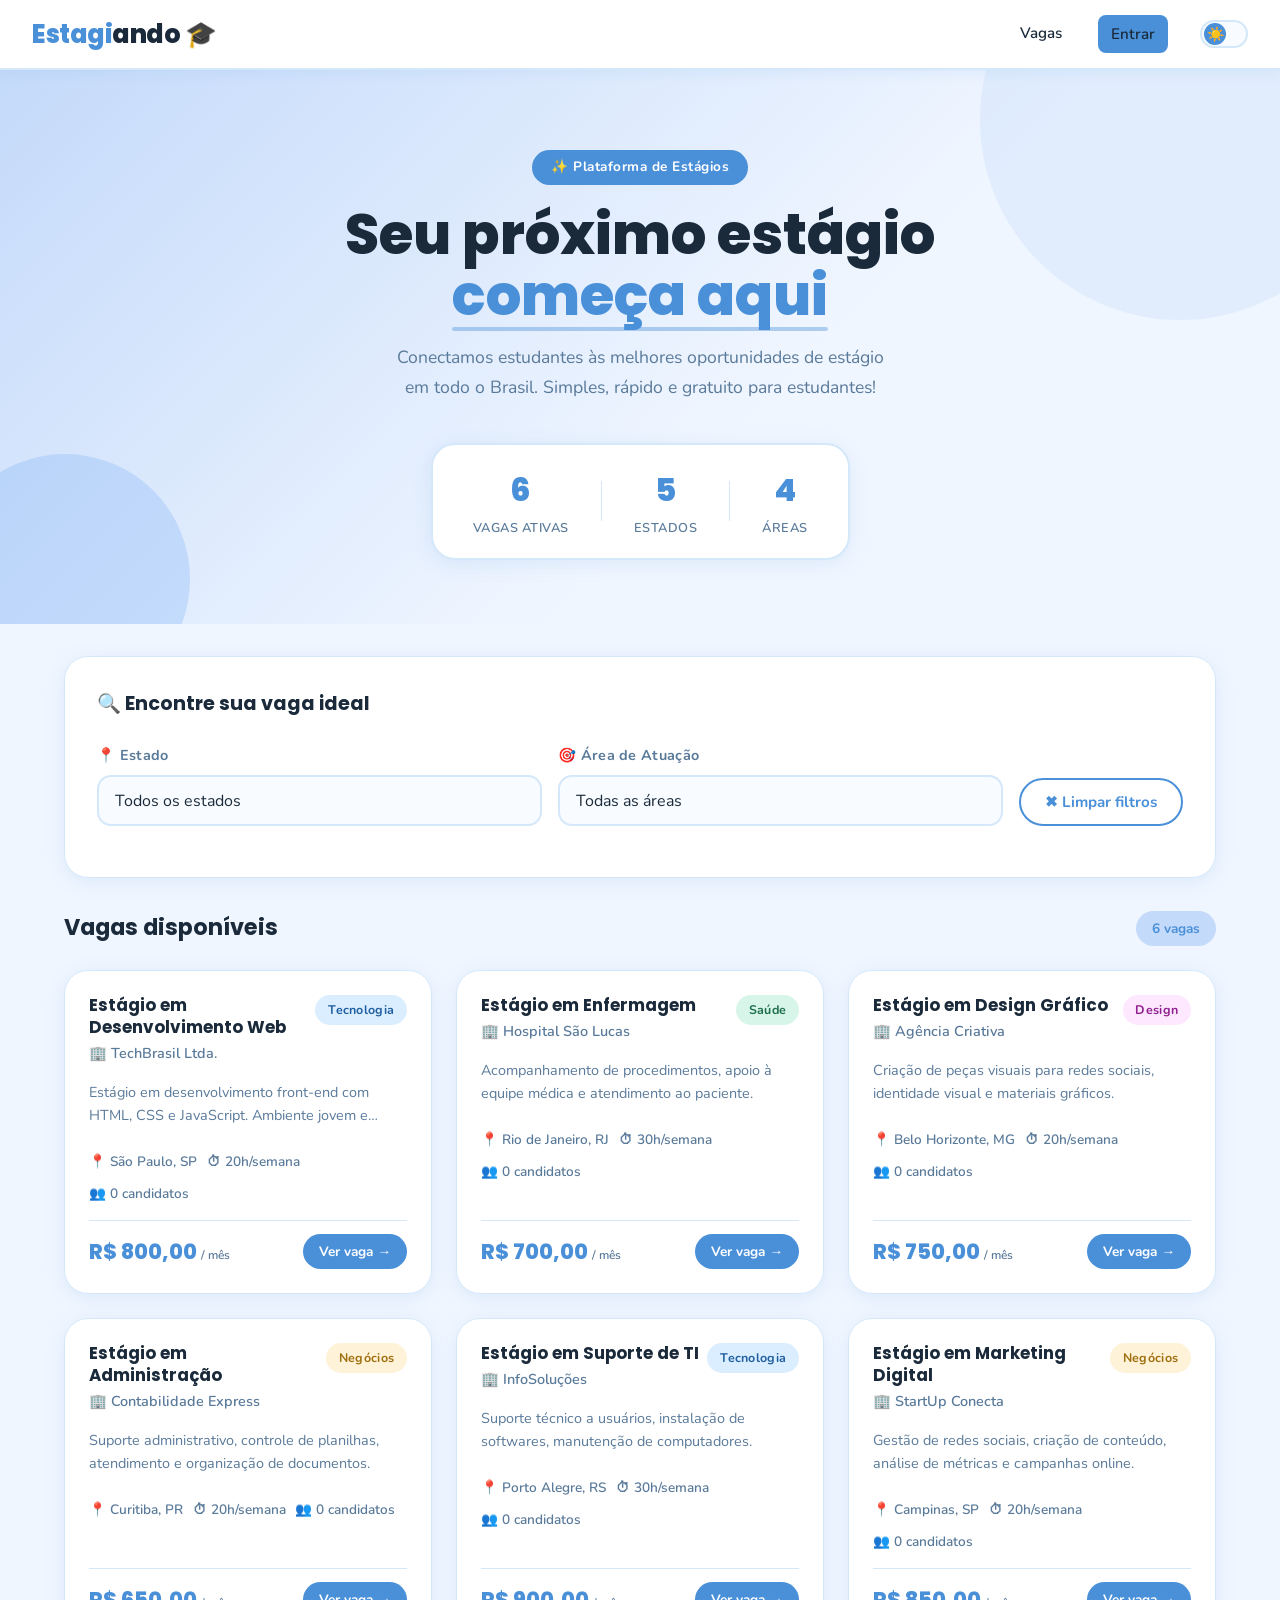
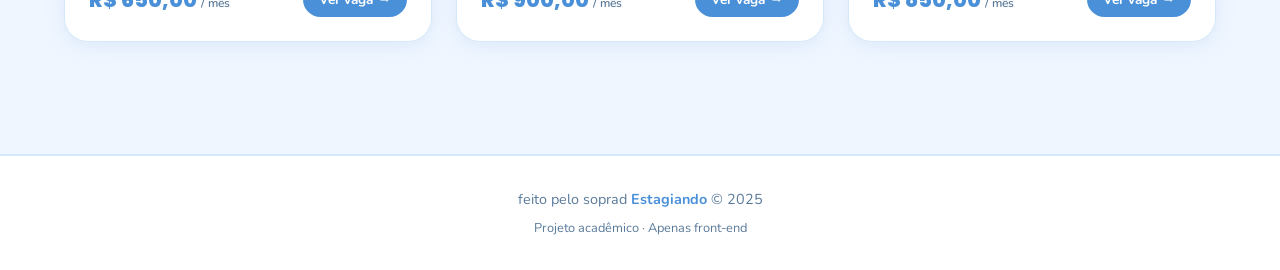
==== public/estagiando/index.html @ a0acad3d "Changes" ====
<!DOCTYPE html>
<!--
  ESTAGIANDO — Página Principal (index.html)
  Descrição: Exibe as vagas de estágio com filtros por estado e área.
  Arquivos usados: css/style.css, css/index.css, js/main.js, js/index.js
-->
<html lang="pt-BR">
<head>
  <meta charset="UTF-8" />
  <!-- Faz o site funcionar bem em celulares -->
  <meta name="viewport" content="width=device-width, initial-scale=1.0" />
  <title>Estagiando — Encontre seu Estágio</title>

  <!-- Ícone da aba do navegador (emoji como favicon) -->
  <link rel="icon" href="data:image/svg+xml,<svg xmlns='http://www.w3.org/2000/svg' viewBox='0 0 100 100'><text y='.9em' font-size='90'>🎓</text></svg>" />

  <!-- Folha de estilos global -->
  <link rel="stylesheet" href="css/style.css" />
  <!-- Folha de estilos específica desta página -->
  <link rel="stylesheet" href="css/index.css" />
</head>
<body>

  <!-- =====================================================
       NAVBAR — Barra de Navegação Superior
       ===================================================== -->
  <nav class="navbar">
  <a href="index.html" class="navbar-logo">
    Estagi<span>ando</span> 🎓
  </a>

  <div class="navbar-direita">
    <ul class="navbar-links">
      <li><a href="index.html">Vagas</a></li>

      <li id="link-dashboard" style="display:none">
        <a href="#" id="link-area-usuario">Minha Área</a>
      </li>

      <li id="link-login">
        <a href="pages/login.html" class="btn btn-primario btn-sm">Entrar</a>
      </li>

      <li id="link-sair" style="display:none">
        <a href="#" onclick="encerrarSessao()" class="btn btn-secundario btn-sm">Sair</a>
      </li>
    </ul>

    <!-- Botão de tema agora junto com os outros -->
    <button 
      class="btn-tema" 
      onclick="alternarTema()" 
      title="Alternar modo escuro" 
      aria-label="Alternar tema">
    </button>
  </div>
</nav>
  <!-- =====================================================
       HERO — Seção de Boas-Vindas
       ===================================================== -->
  <section class="hero">
    <div class="container">
      <div class="hero-conteudo animar-entrada">
        <span class="hero-badge">✨ Plataforma de Estágios</span>
        <h1 class="hero-titulo">
          Seu próximo estágio<br/>
          <span class="hero-destaque">começa aqui</span>
        </h1>
        <p class="hero-subtitulo">
          Conectamos estudantes às melhores oportunidades de estágio<br/>
          em todo o Brasil. Simples, rápido e gratuito para estudantes!
        </p>

        <!-- Números de destaque -->
        <div class="hero-stats">
          <div class="stat-item">
            <span class="stat-numero" id="total-vagas">0</span>
            <span class="stat-label">Vagas ativas</span>
          </div>
          <div class="stat-divisor"></div>
          <div class="stat-item">
            <span class="stat-numero">5</span>
            <span class="stat-label">Estados</span>
          </div>
          <div class="stat-divisor"></div>
          <div class="stat-item">
            <span class="stat-numero">4</span>
            <span class="stat-label">Áreas</span>
          </div>
        </div>
      </div>
    </div>

    <!-- Decoração de fundo (bolhas azuis) -->
    <div class="hero-blob hero-blob-1"></div>
    <div class="hero-blob hero-blob-2"></div>
  </section>

  <!-- =====================================================
       FILTROS — Busca por estado e área
       ===================================================== -->
  <section class="secao-filtros">
    <div class="container">
      <div class="filtros-card card animar-entrada">
        <h2 class="filtros-titulo">🔍 Encontre sua vaga ideal</h2>

        <div class="filtros-grid">

          <!-- Filtro por Estado -->
          <div class="form-grupo">
            <label class="form-label" for="filtro-estado">📍 Estado</label>
            <select class="form-select" id="filtro-estado" onchange="aplicarFiltros()">
              <option value="">Todos os estados</option>
              <option value="AC">AC — Acre</option>
              <option value="AL">AL — Alagoas</option>
              <option value="AP">AP — Amapá</option>
              <option value="AM">AM — Amazonas</option>
              <option value="BA">BA — Bahia</option>
              <option value="CE">CE — Ceará</option>
              <option value="DF">DF — Distrito Federal</option>
              <option value="ES">ES — Espírito Santo</option>
              <option value="GO">GO — Goiás</option>
              <option value="MA">MA — Maranhão</option>
              <option value="MT">MT — Mato Grosso</option>
              <option value="MS">MS — Mato Grosso do Sul</option>
              <option value="MG">MG — Minas Gerais</option>
              <option value="PA">PA — Pará</option>
              <option value="PB">PB — Paraíba</option>
              <option value="PR">PR — Paraná</option>
              <option value="PE">PE — Pernambuco</option>
              <option value="PI">PI — Piauí</option>
              <option value="RJ">RJ — Rio de Janeiro</option>
              <option value="RN">RN — Rio Grande do Norte</option>
              <option value="RS">RS — Rio Grande do Sul</option>
              <option value="RO">RO — Rondônia</option>
              <option value="RR">RR — Roraima</option>
              <option value="SC">SC — Santa Catarina</option>
              <option value="SP">SP — São Paulo</option>
              <option value="SE">SE — Sergipe</option>
              <option value="TO">TO — Tocantins</option>
            </select>
          </div>

          <!-- Filtro por Área -->
          <div class="form-grupo">
            <label class="form-label" for="filtro-area">🎯 Área de Atuação</label>
            <select class="form-select" id="filtro-area" onchange="aplicarFiltros()">
              <option value="">Todas as áreas</option>
              <option value="tecnologia">💻 Tecnologia</option>
              <option value="saude">🏥 Saúde</option>
              <option value="design">🎨 Design</option>
              <option value="negocios">💼 Negócios / Administração</option>
              <option value="outros">📚 Outros</option>
            </select>
          </div>

          <!-- Botão de limpar filtros -->
          <div class="form-grupo filtros-acao">
            <label class="form-label" style="opacity:0">ação</label>
            <button class="btn btn-secundario" onclick="limparFiltros()">
              ✖ Limpar filtros
            </button>
          </div>

        </div>
      </div>
    </div>
  </section>

  <!-- =====================================================
       LISTAGEM DE VAGAS
       ===================================================== -->
  <main class="secao-vagas">
    <div class="container">

      <!-- Cabeçalho da lista -->
      <div class="vagas-cabecalho">
        <h2 class="vagas-titulo">Vagas disponíveis</h2>
        <span class="vagas-contador" id="contador-vagas">Carregando...</span>
      </div>

      <!-- Grade de cards das vagas (preenchida pelo JS) -->
      <div class="vagas-grid" id="lista-vagas">
        <!-- Os cards são gerados dinamicamente pelo index.js -->
      </div>

      <!-- Mensagem exibida quando nenhuma vaga é encontrada -->
      <div class="vagas-vazio" id="vagas-vazio" style="display:none">
        <span class="vazio-emoji">😕</span>
        <h3>Nenhuma vaga encontrada</h3>
        <p>Tente outros filtros ou <a href="#" onclick="limparFiltros()">limpe os filtros</a>.</p>
      </div>

    </div>
  </main>

  <!-- =====================================================
       MODAL — Candidatura
       Aparece quando o estudante clica em "Candidatar-se"
       ===================================================== -->
  <div class="modal-overlay" id="modal-overlay" onclick="fecharModal()">
    <div class="modal" onclick="event.stopPropagation()">
      <button class="modal-fechar" onclick="fecharModal()">✕</button>

      <div id="modal-conteudo">
        <!-- Preenchido dinamicamente pelo JS -->
      </div>
    </div>
  </div>

  <!-- =====================================================
       RODAPÉ
       ===================================================== -->
  <footer>
    <p>feito pelo soprad <strong>Estagiando</strong> &copy; 2025</p>
    <p style="margin-top:0.4rem; font-size:0.8rem;">Projeto acadêmico · Apenas front-end</p>
  </footer>

  <!-- Scripts: carrega o JS principal e depois o da página -->
  <script src="js/main.js"></script>
  <script src="js/index.js"></script>
</body>
</html>
---- public/estagiando/css/style.css ----
/* ==========================================================
   ESTAGIANDO — Folha de Estilos Principal
   Arquivo: css/style.css
   Descrição: Define as variáveis de cor, tipografia, reset,
              componentes reutilizáveis e o modo escuro (dark mode).
   ========================================================== */

/* ----------------------------------------------------------
   1. IMPORTAÇÃO DE FONTES
   Usamos o Google Fonts para importar duas fontes:
   - "Nunito": moderna, arredondada e jovial (perfeita para estudantes)
   - "Poppins": clean e profissional para títulos
   ---------------------------------------------------------- */
@import url('https://fonts.googleapis.com/css2?family=Nunito:wght@400;500;600;700;800&family=Poppins:wght@600;700;800&display=swap');

/* ----------------------------------------------------------
   2. VARIÁVEIS CSS (Design Tokens)
   CSS Variables permitem mudar o tema inteiro trocando
   apenas estes valores. É a base do nosso dark mode!
   ---------------------------------------------------------- */
:root {
  /* — Paleta principal — */
  --cor-primaria:      #c4dafa;   /* Ciano/azul suave — cor da marca  */
  --cor-primaria-dark: #8ab8f5;   /* Versão mais escura da cor primária */
  --cor-acento:        #4a90d9;   /* Azul médio para botões e destaques  */
  --cor-acento-dark:   #2d6db5;   /* Azul escuro para hover de botões    */

  /* — Cores de fundo — */
  --fundo-pagina:      #f0f6ff;   /* Azul bem clarinho, não cansa a vista */
  --fundo-card:        #ffffff;   /* Branco para os cards                  */
  --fundo-navbar:      #ffffff;   /* Branco para a barra de navegação      */
  --fundo-input:       #f8fbff;   /* Fundo dos campos de formulário        */

  /* — Cores de texto — */
  --texto-principal:   #1a2a3a;   /* Quase preto, suave para leitura       */
  --texto-secundario:  #5a7a9a;   /* Cinza-azulado para subtítulos         */
  --texto-placeholder: #8aabb0;   /* Cor do placeholder dos inputs         */

  /* — Bordas e sombras — */
  --borda-cor:         #d4e8fa;   /* Bordas sutis em azul claro            */
  --sombra-card:       0 4px 20px rgba(74, 144, 217, 0.12);
  --sombra-hover:      0 8px 30px rgba(74, 144, 217, 0.25);

  /* — Tags de área — */
  --tag-tech:    #dbeeff;
  --tag-saude:   #d8f5e9;
  --tag-negocio: #fef3d8;
  --tag-design:  #fde8ff;
  --tag-outro:   #e8e8e8;

  /* — Tipografia — */
  --fonte-titulo: 'Poppins', sans-serif;
  --fonte-corpo:  'Nunito', sans-serif;

  /* — Bordas arredondadas — */
  --radius-sm:   8px;
  --radius-md:   14px;
  --radius-lg:   24px;
  --radius-full: 999px;

  /* — Transições — */
  --transicao: 0.3s ease;
}

/* ----------------------------------------------------------
   3. DARK MODE (Modo Escuro)
   Quando o body recebe a classe "dark-mode", todas as
   variáveis são sobrescritas com versões escuras.
   Isso é tudo que precisamos para mudar o tema inteiro!
   ---------------------------------------------------------- */
body.dark-mode {
  --cor-primaria:      #4a7ab5;
  --cor-primaria-dark: #2d5a8e;
  --cor-acento:        #6aaae8;
  --cor-acento-dark:   #8ab8f5;

  --fundo-pagina:      #0d1b2e;
  --fundo-card:        #152338;
  --fundo-navbar:      #0f1f33;
  --fundo-input:       #1a2d45;

  --texto-principal:   #e8f4ff;
  --texto-secundario:  #8ab8d8;
  --texto-placeholder: #4a7a9a;

  --borda-cor:         #2a4a6a;
  --sombra-card:       0 4px 20px rgba(0, 0, 0, 0.4);
  --sombra-hover:      0 8px 30px rgba(74, 144, 217, 0.3);

  --tag-tech:    #1a3a5a;
  --tag-saude:   #1a3a2a;
  --tag-negocio: #3a2a0a;
  --tag-design:  #3a1a4a;
  --tag-outro:   #2a2a2a;
}

/* ----------------------------------------------------------
   4. RESET E BASE
   Remove estilos padrão do navegador para termos
   controle total sobre a aparência.
   ---------------------------------------------------------- */
*, *::before, *::after {
  margin: 0;
  padding: 0;
  box-sizing: border-box; /* Tamanho inclui padding e borda */
}

html {
  scroll-behavior: smooth; /* Rolagem suave ao clicar em âncoras */
}

body {
  font-family: var(--fonte-corpo);
  background-color: var(--fundo-pagina);
  color: var(--texto-principal);
  transition: background-color var(--transicao), color var(--transicao);
  min-height: 100vh;
  line-height: 1.6;
}

a {
  text-decoration: none;
  color: inherit;
}

img {
  max-width: 100%;
  display: block;
}

/* ----------------------------------------------------------
   5. NAVBAR — Barra de Navegação
   ---------------------------------------------------------- */
.navbar-direita {
  display: flex;
  align-items: center;
  gap: 1rem;
}
   .navbar {
  background-color: var(--fundo-navbar);
  border-bottom: 2px solid var(--borda-cor);
  padding: 0 2rem;
  height: 70px;
  display: flex;
  align-items: center;
  justify-content: space-between;
  position: sticky;  /* Fica fixo no topo ao rolar a página */
  top: 0;
  z-index: 100;
  box-shadow: 0 2px 12px rgba(74, 144, 217, 0.1);
  transition: background-color var(--transicao), border-color var(--transicao);
}

.navbar-logo {
  font-family: var(--fonte-titulo);
  font-size: 1.6rem;
  font-weight: 800;
  color: var(--cor-acento);
  letter-spacing: -0.5px;
}

.navbar-logo span {
  color: var(--texto-principal);
}

.navbar-links {
  display: flex;
  align-items: center;
  gap: 1.5rem;
  list-style: none;
  margin-left: auto; /* joga tudo pra direita */
}

.navbar-links a {
  font-weight: 600;
  font-size: 0.95rem;
  color :white
  transition: color var(--transicao);
  padding: 0.4rem 0.8rem;
  border-radius: var(--radius-sm);
}

.navbar-links a:hover {
  color: var(--cor-acento);
  background-color: var(--cor-primaria);
}

/* Botão de alternar dark mode na navbar */
.btn-tema {
  background: var(--fundo-input);
  margin-left: 1rem;
  border: 2px solid var(--borda-cor);
  border-radius: var(--radius-full);
  width: 48px;
  height: 28px;
  cursor: pointer;
  position: relative;
  transition: all var(--transicao);
  display: flex;
  align-items: center;
  padding: 2px;
}

.btn-tema::after {
  content: '☀️';
  font-size: 14px;
  width: 22px;
  height: 22px;
  border-radius: 50%;
  background: var(--cor-acento);
  display: flex;
  align-items: center;
  justify-content: center;
  transition: transform var(--transicao);
}

body.dark-mode .btn-tema::after {
  content: '🌙';
  transform: translateX(20px);
}

/* ----------------------------------------------------------
   6. BOTÕES — Componente reutilizável
   ---------------------------------------------------------- */
.btn {
  display: inline-flex;
  align-items: center;
  justify-content: center;
  gap: 0.5rem;
  padding: 0.75rem 1.5rem;
  border-radius: var(--radius-full);
  font-family: var(--fonte-corpo);
  font-size: 0.95rem;
  font-weight: 700;
  cursor: pointer;
  border: none;
  transition: all var(--transicao);
  white-space: nowrap;
}

/* Botão principal (azul cheio) */
.btn-primario {
  background-color: var(--cor-acento);
  color: #ffffff;
}

.btn-primario:hover {
  background-color: var(--cor-acento-dark);
  transform: translateY(-2px);  /* Sobe levemente ao passar o mouse */
  box-shadow: var(--sombra-hover);
}

/* Botão secundário (contorno) */
.btn-secundario {
  background-color: transparent;
  color: var(--cor-acento);
  border: 2px solid var(--cor-acento);
}

.btn-secundario:hover {
  background-color: var(--cor-primaria);
  transform: translateY(-2px);
}

/* Botão pequeno */
.btn-sm {
  padding: 0.5rem 1rem;
  font-size: 0.85rem;
}

/* ----------------------------------------------------------
   7. CARDS — Componente reutilizável
   ---------------------------------------------------------- */
.card {
  background-color: var(--fundo-card);
  border: 1.5px solid var(--borda-cor);
  border-radius: var(--radius-lg);
  padding: 1.5rem;
  box-shadow: var(--sombra-card);
  transition: all var(--transicao);
}

.card:hover {
  transform: translateY(-4px);
  box-shadow: var(--sombra-hover);
  border-color: var(--cor-primaria-dark);
}

/* ----------------------------------------------------------
   8. INPUTS E FORMULÁRIOS — Componente reutilizável
   ---------------------------------------------------------- */
.form-grupo {
  display: flex;
  flex-direction: column;
  gap: 0.5rem;
  margin-bottom: 1.2rem;
}

.form-label {
  font-weight: 700;
  font-size: 0.9rem;
  color: var(--texto-secundario);
  letter-spacing: 0.3px;
}

.form-input,
.form-select {
  background-color: var(--fundo-input);
  border: 2px solid var(--borda-cor);
  border-radius: var(--radius-md);
  padding: 0.8rem 1rem;
  font-family: var(--fonte-corpo);
  font-size: 1rem;
  color: var(--texto-principal);
  transition: all var(--transicao);
  width: 100%;
  outline: none;
  appearance: none; /* Remove estilo padrão do select */
}

.form-input:focus,
.form-select:focus {
  border-color: var(--cor-acento);
  background-color: var(--fundo-card);
  box-shadow: 0 0 0 4px rgba(74, 144, 217, 0.15);
}

.form-input::placeholder {
  color: var(--texto-placeholder);
}

/* ----------------------------------------------------------
   9. TAGS / BADGES — Etiquetas coloridas por área
   ---------------------------------------------------------- */
.tag {
  display: inline-flex;
  align-items: center;
  padding: 0.3rem 0.8rem;
  border-radius: var(--radius-full);
  font-size: 0.78rem;
  font-weight: 700;
  letter-spacing: 0.3px;
}

.tag-tech    { background: var(--tag-tech);    color: #2060a0; }
.tag-saude   { background: var(--tag-saude);   color: #207050; }
.tag-negocio { background: var(--tag-negocio); color: #a07010; }
.tag-design  { background: var(--tag-design);  color: #902090; }
.tag-outro   { background: var(--tag-outro);   color: #505050; }

body.dark-mode .tag-tech    { color: #8ab8f5; }
body.dark-mode .tag-saude   { color: #60d0a0; }
body.dark-mode .tag-negocio { color: #f0c060; }
body.dark-mode .tag-design  { color: #d080f0; }
body.dark-mode .tag-outro   { color: #a0a0a0; }

/* ----------------------------------------------------------
   10. UTILITÁRIOS — Classes auxiliares
   ---------------------------------------------------------- */
.container {
  max-width: 1200px;
  margin: 0 auto;
  padding: 0 1.5rem;
}

.texto-centro { text-align: center; }
.flex-centro  { display: flex; align-items: center; justify-content: center; }
.gap-1        { gap: 0.5rem; }
.gap-2        { gap: 1rem; }
.mt-1         { margin-top: 0.5rem; }
.mt-2         { margin-top: 1rem; }
.mt-3         { margin-top: 1.5rem; }
.mb-2         { margin-bottom: 1rem; }

/* Divisor */
.divisor {
  height: 1px;
  background: var(--borda-cor);
  margin: 1.5rem 0;
}

/* Alerta / mensagem de feedback */
.alerta {
  padding: 0.9rem 1.2rem;
  border-radius: var(--radius-md);
  font-weight: 600;
  font-size: 0.9rem;
  margin-bottom: 1rem;
  display: none; /* Escondido por padrão, JS mostra quando necessário */
}

.alerta-sucesso {
  background: #d8f5e9;
  color: #1a6040;
  border-left: 4px solid #34c77a;
}

.alerta-erro {
  background: #fde8e8;
  color: #a02020;
  border-left: 4px solid #e74c3c;
}

body.dark-mode .alerta-sucesso { background: #1a3a2a; color: #60d0a0; }
body.dark-mode .alerta-erro    { background: #3a1a1a; color: #f08080; }

/* ----------------------------------------------------------
   11. RODAPÉ
   ---------------------------------------------------------- */
footer {
  background-color: var(--fundo-navbar);
  border-top: 2px solid var(--borda-cor);
  padding: 2rem;
  text-align: center;
  color: var(--texto-secundario);
  font-size: 0.9rem;
  margin-top: 4rem;
  transition: background-color var(--transicao);
}

footer strong {
  color: var(--cor-acento);
}

/* ----------------------------------------------------------
   12. ANIMAÇÕES
   ---------------------------------------------------------- */
/* Fade in: elemento aparece suavemente */
@keyframes fadeIn {
  from { opacity: 0; transform: translateY(16px); }
  to   { opacity: 1; transform: translateY(0); }
}

.animar-entrada {
  animation: fadeIn 0.5s ease forwards;
}

/* Pulso suave para elementos de destaque */
@keyframes pulso {
  0%, 100% { transform: scale(1); }
  50%       { transform: scale(1.04); }
}

/* ----------------------------------------------------------
   13. RESPONSIVIDADE — Telas menores
   ---------------------------------------------------------- */
@media (max-width: 768px) {
  .navbar-links {
    display: none; /* Em mobile escondemos os links (simplificado) */
  }

  .navbar {
    padding: 0 1rem;
  }

  .container {
    padding: 0 1rem;
  }
}
---- public/estagiando/css/index.css ----
/* ==========================================================
   ESTAGIANDO — Estilos da Página Principal
   Arquivo: css/index.css
   Descrição: Estilos específicos da index.html:
              hero, filtros, cards de vagas e modal.
   ========================================================== */

/* ----------------------------------------------------------
   1. HERO — Seção de destaque no topo
   ---------------------------------------------------------- */
.hero {
  position: relative;
  overflow: hidden;               /* Evita que as bolhas saiam da área */
  padding: 5rem 0 4rem;
  background: linear-gradient(
    135deg,
    var(--cor-primaria) 0%,
    var(--fundo-pagina) 60%
  );
}

.hero-conteudo {
  position: relative;
  z-index: 2;                     /* Fica na frente das bolhas decorativas */
  text-align: center;
}

/* Etiqueta pequena no topo do hero */
.hero-badge {
  display: inline-block;
  background: var(--cor-acento);
  color: white;
  padding: 0.4rem 1.2rem;
  border-radius: var(--radius-full);
  font-size: 0.85rem;
  font-weight: 700;
  margin-bottom: 1.2rem;
  letter-spacing: 0.5px;
}

.hero-titulo {
  font-family: var(--fonte-titulo);
  font-size: clamp(2rem, 5vw, 3.5rem); /* Tamanho responsivo */
  font-weight: 800;
  line-height: 1.1;
  color: var(--texto-principal);
  margin-bottom: 1rem;
}

/* Palavra em destaque no título */
.hero-destaque {
  color: var(--cor-acento);
  position: relative;
  display: inline-block;
}

/* Sublinhado decorativo */
.hero-destaque::after {
  content: '';
  position: absolute;
  bottom: -4px;
  left: 0;
  width: 100%;
  height: 4px;
  background: var(--cor-acento);
  border-radius: 2px;
  opacity: 0.4;
}

.hero-subtitulo {
  font-size: 1.1rem;
  color: var(--texto-secundario);
  margin-bottom: 2.5rem;
  line-height: 1.7;
}

/* Números de estatísticas */
.hero-stats {
  display: inline-flex;
  align-items: center;
  gap: 2rem;
  background: var(--fundo-card);
  border: 2px solid var(--borda-cor);
  border-radius: var(--radius-lg);
  padding: 1.2rem 2.5rem;
  box-shadow: var(--sombra-card);
}

.stat-item {
  display: flex;
  flex-direction: column;
  align-items: center;
  gap: 0.2rem;
}

.stat-numero {
  font-family: var(--fonte-titulo);
  font-size: 2rem;
  font-weight: 800;
  color: var(--cor-acento);
}

.stat-label {
  font-size: 0.8rem;
  font-weight: 600;
  color: var(--texto-secundario);
  text-transform: uppercase;
  letter-spacing: 0.5px;
}

.stat-divisor {
  width: 1px;
  height: 40px;
  background: var(--borda-cor);
}

/* Bolhas decorativas de fundo */
.hero-blob {
  position: absolute;
  border-radius: 50%;
  opacity: 0.35;
  pointer-events: none;           /* Não interfere nos cliques */
}

.hero-blob-1 {
  width: 400px;
  height: 400px;
  background: var(--cor-primaria);
  top: -150px;
  right: -100px;
}

.hero-blob-2 {
  width: 250px;
  height: 250px;
  background: var(--cor-primaria-dark);
  bottom: -80px;
  left: -60px;
}

/* ----------------------------------------------------------
   2. FILTROS
   ---------------------------------------------------------- */
.secao-filtros {
  padding: 2rem 0;
}

.filtros-card {
  padding: 2rem;
}

.filtros-titulo {
  font-family: var(--fonte-titulo);
  font-size: 1.2rem;
  margin-bottom: 1.5rem;
  color: var(--texto-principal);
}

/* Grade dos filtros: 3 colunas em telas grandes */
.filtros-grid {
  display: grid;
  grid-template-columns: 1fr 1fr auto;
  gap: 1rem;
  align-items: end;
}

.filtros-acao {
  min-width: 160px;
}

@media (max-width: 640px) {
  .filtros-grid {
    grid-template-columns: 1fr;
  }
}

/* ----------------------------------------------------------
   3. LISTAGEM DE VAGAS
   ---------------------------------------------------------- */
.secao-vagas {
  padding: 0 0 3rem;
}

.vagas-cabecalho {
  display: flex;
  align-items: center;
  justify-content: space-between;
  margin-bottom: 1.5rem;
}

.vagas-titulo {
  font-family: var(--fonte-titulo);
  font-size: 1.4rem;
  color: var(--texto-principal);
}

.vagas-contador {
  background: var(--cor-primaria);
  color: var(--cor-acento);
  padding: 0.4rem 1rem;
  border-radius: var(--radius-full);
  font-weight: 700;
  font-size: 0.85rem;
}

/* Grade responsiva de cards */
.vagas-grid {
  display: grid;
  grid-template-columns: repeat(auto-fill, minmax(300px, 1fr));
  gap: 1.5rem;
}

/* ----------------------------------------------------------
   4. CARD DE VAGA
   ---------------------------------------------------------- */
.vaga-card {
  display: flex;
  flex-direction: column;
  gap: 1rem;
}

.vaga-card-topo {
  display: flex;
  align-items: flex-start;
  justify-content: space-between;
  gap: 0.5rem;
}

.vaga-titulo {
  font-family: var(--fonte-titulo);
  font-size: 1.05rem;
  font-weight: 700;
  color: var(--texto-principal);
  line-height: 1.3;
}

.vaga-empresa {
  font-weight: 600;
  color: var(--texto-secundario);
  font-size: 0.9rem;
  margin-top: 0.2rem;
}

.vaga-info {
  display: flex;
  flex-wrap: wrap;
  gap: 0.6rem;
  margin-top: 0.5rem;
}

.vaga-info-item {
  display: inline-flex;
  align-items: center;
  gap: 0.3rem;
  font-size: 0.85rem;
  color: var(--texto-secundario);
  font-weight: 600;
}

.vaga-descricao {
  font-size: 0.9rem;
  color: var(--texto-secundario);
  line-height: 1.6;
  /* Limita a 2 linhas com reticências */
  display: -webkit-box;
  -webkit-line-clamp: 2;
  -webkit-box-orient: vertical;
  overflow: hidden;
}

.vaga-bolsa {
  font-family: var(--fonte-titulo);
  font-size: 1.3rem;
  font-weight: 800;
  color: var(--cor-acento);
}

.vaga-bolsa span {
  font-size: 0.75rem;
  font-weight: 600;
  color: var(--texto-secundario);
  font-family: var(--fonte-corpo);
}

.vaga-rodape {
  display: flex;
  align-items: center;
  justify-content: space-between;
  padding-top: 0.8rem;
  border-top: 1.5px solid var(--borda-cor);
  margin-top: auto;
}

/* ----------------------------------------------------------
   5. ESTADO VAZIO
   ---------------------------------------------------------- */
.vagas-vazio {
  text-align: center;
  padding: 4rem 2rem;
  color: var(--texto-secundario);
}

.vazio-emoji {
  font-size: 3.5rem;
  display: block;
  margin-bottom: 1rem;
}

.vagas-vazio h3 {
  font-family: var(--fonte-titulo);
  font-size: 1.3rem;
  margin-bottom: 0.5rem;
  color: var(--texto-principal);
}

.vagas-vazio a {
  color: var(--cor-acento);
  font-weight: 700;
  text-decoration: underline;
}

/* ----------------------------------------------------------
   6. MODAL — Detalhes e candidatura
   ---------------------------------------------------------- */

/* Fundo escurecido por trás do modal */
.modal-overlay {
  position: fixed;
  inset: 0;                       /* Cobre a tela inteira */
  background: rgba(0, 0, 0, 0.5);
  z-index: 200;
  display: flex;
  align-items: center;
  justify-content: center;
  padding: 1rem;
  opacity: 0;
  pointer-events: none;           /* Desabilitado quando invisível */
  transition: opacity var(--transicao);
}

/* Classe adicionada pelo JS para mostrar o modal */
.modal-overlay.ativo {
  opacity: 1;
  pointer-events: all;
}

.modal {
  background: var(--fundo-card);
  border-radius: var(--radius-lg);
  padding: 2rem;
  max-width: 560px;
  width: 100%;
  position: relative;
  max-height: 90vh;
  overflow-y: auto;
  box-shadow: 0 20px 60px rgba(0, 0, 0, 0.3);
  transform: scale(0.95);
  transition: transform var(--transicao);
}

.modal-overlay.ativo .modal {
  transform: scale(1);
}

.modal-fechar {
  position: absolute;
  top: 1rem;
  right: 1rem;
  background: var(--fundo-input);
  border: none;
  border-radius: 50%;
  width: 32px;
  height: 32px;
  cursor: pointer;
  font-size: 0.9rem;
  color: var(--texto-secundario);
  display: flex;
  align-items: center;
  justify-content: center;
  transition: all var(--transicao);
}

.modal-fechar:hover {
  background: var(--cor-primaria);
  color: var(--cor-acento);
}

.modal-titulo {
  font-family: var(--fonte-titulo);
  font-size: 1.3rem;
  font-weight: 700;
  margin-bottom: 0.4rem;
  padding-right: 2rem;
}

.modal-empresa {
  color: var(--texto-secundario);
  font-weight: 600;
  margin-bottom: 1.2rem;
}

.modal-secao {
  margin-bottom: 1rem;
}

.modal-secao-titulo {
  font-weight: 700;
  font-size: 0.85rem;
  text-transform: uppercase;
  letter-spacing: 0.5px;
  color: var(--texto-secundario);
  margin-bottom: 0.4rem;
}

.modal-secao p {
  color: var(--texto-principal);
  line-height: 1.6;
  font-size: 0.95rem;
}

.modal-destaque {
  background: var(--cor-primaria);
  border-radius: var(--radius-md);
  padding: 1rem 1.2rem;
  margin: 1rem 0;
  display: flex;
  align-items: center;
  justify-content: space-between;
}

.modal-destaque-bolsa {
  font-family: var(--fonte-titulo);
  font-size: 1.6rem;
  font-weight: 800;
  color: var(--cor-acento);
}

/* Área de candidatura dentro do modal */
.candidatura-form {
  background: var(--fundo-input);
  border-radius: var(--radius-md);
  padding: 1.2rem;
  margin-top: 1.2rem;
}

.candidatura-form h3 {
  font-family: var(--fonte-titulo);
  font-size: 1rem;
  margin-bottom: 1rem;
}

/* Lista de candidatos já inscritos */
.candidatos-lista {
  margin-top: 1rem;
}

.candidato-item {
  display: flex;
  align-items: center;
  gap: 0.6rem;
  padding: 0.5rem 0;
  border-bottom: 1px solid var(--borda-cor);
  font-size: 0.9rem;
  color: var(--texto-secundario);
}

.candidato-avatar {
  width: 28px;
  height: 28px;
  background: var(--cor-primaria);
  border-radius: 50%;
  display: flex;
  align-items: center;
  justify-content: center;
  font-size: 0.75rem;
  font-weight: 700;
  color: var(--cor-acento);
  flex-shrink: 0;
}
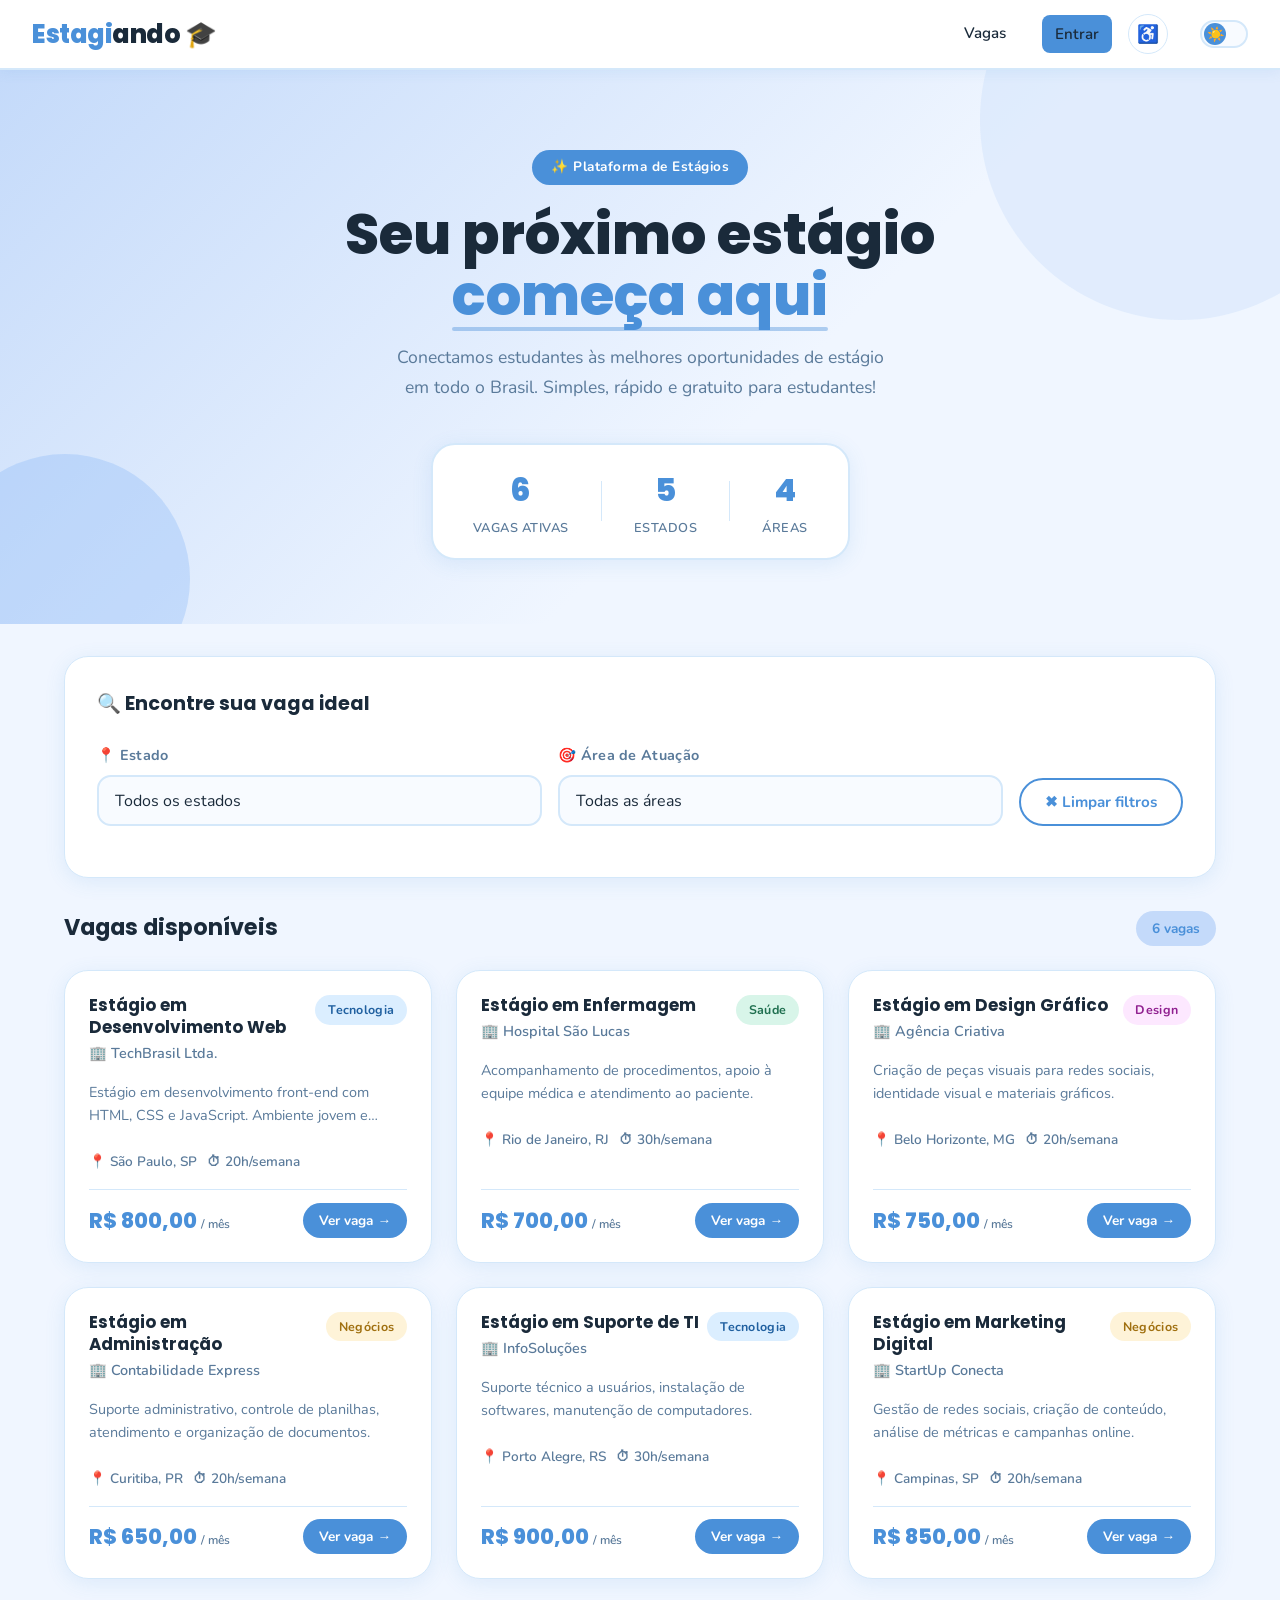
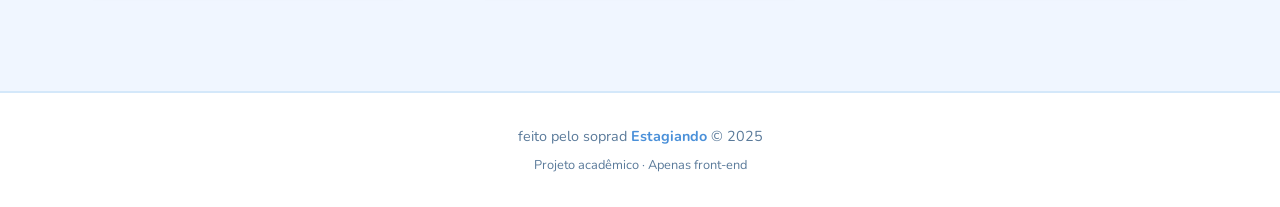
==== commit 93957699: "Changes" ====
--- a/public/estagiando/index.html
+++ b/public/estagiando/index.html
@@ -1,29 +1,20 @@
 <!DOCTYPE html>
-<!--
-  ESTAGIANDO — Página Principal (index.html)
-  Descrição: Exibe as vagas de estágio com filtros por estado e área.
-  Arquivos usados: css/style.css, css/index.css, js/main.js, js/index.js
--->
+
 <html lang="pt-BR">
 <head>
   <meta charset="UTF-8" />
-  <!-- Faz o site funcionar bem em celulares -->
+  
   <meta name="viewport" content="width=device-width, initial-scale=1.0" />
   <title>Estagiando — Encontre seu Estágio</title>
 
-  <!-- Ícone da aba do navegador (emoji como favicon) -->
   <link rel="icon" href="data:image/svg+xml,<svg xmlns='http://www.w3.org/2000/svg' viewBox='0 0 100 100'><text y='.9em' font-size='90'>🎓</text></svg>" />
 
-  <!-- Folha de estilos global -->
   <link rel="stylesheet" href="css/style.css" />
-  <!-- Folha de estilos específica desta página -->
+  
   <link rel="stylesheet" href="css/index.css" />
 </head>
 <body>
 
-  <!-- =====================================================
-       NAVBAR — Barra de Navegação Superior
-       ===================================================== -->
   <nav class="navbar">
   <a href="index.html" class="navbar-logo">
     Estagi<span>ando</span> 🎓
@@ -46,7 +37,22 @@
       </li>
     </ul>
 
-    <!-- Botão de tema agora junto com os outros -->
+    <div class="acess-widget" id="acess-widget">
+      <button class="acess-btn-principal" id="acess-toggle" onclick="toggleAcessWidget()" aria-label="Opções de acessibilidade" title="Acessibilidade">♿</button>
+      <div class="acess-painel" id="acess-painel" aria-hidden="true">
+        <div class="acess-painel-titulo">Acessibilidade</div>
+        <div class="acess-opcao">
+          <span class="acess-opcao-label">Tamanho da fonte</span>
+          <div class="acess-font-controles">
+            <button class="acess-font-btn" onclick="alterarFonte(-1)" aria-label="Diminuir fonte" title="Diminuir fonte">A−</button>
+            <span class="acess-font-valor" id="acess-font-valor">100%</span>
+            <button class="acess-font-btn" onclick="alterarFonte(1)" aria-label="Aumentar fonte" title="Aumentar fonte">A+</button>
+          </div>
+        </div>
+        <button class="acess-reset" onclick="resetarAcessibilidade()">↺ Resetar</button>
+      </div>
+    </div>
+
     <button 
       class="btn-tema" 
       onclick="alternarTema()" 
@@ -55,9 +61,7 @@
     </button>
   </div>
 </nav>
-  <!-- =====================================================
-       HERO — Seção de Boas-Vindas
-       ===================================================== -->
+  
   <section class="hero">
     <div class="container">
       <div class="hero-conteudo animar-entrada">
@@ -71,7 +75,6 @@
           em todo o Brasil. Simples, rápido e gratuito para estudantes!
         </p>
 
-        <!-- Números de destaque -->
         <div class="hero-stats">
           <div class="stat-item">
             <span class="stat-numero" id="total-vagas">0</span>
@@ -91,14 +94,10 @@
       </div>
     </div>
 
-    <!-- Decoração de fundo (bolhas azuis) -->
     <div class="hero-blob hero-blob-1"></div>
     <div class="hero-blob hero-blob-2"></div>
   </section>
 
-  <!-- =====================================================
-       FILTROS — Busca por estado e área
-       ===================================================== -->
   <section class="secao-filtros">
     <div class="container">
       <div class="filtros-card card animar-entrada">
@@ -106,7 +105,6 @@
 
         <div class="filtros-grid">
 
-          <!-- Filtro por Estado -->
           <div class="form-grupo">
             <label class="form-label" for="filtro-estado">📍 Estado</label>
             <select class="form-select" id="filtro-estado" onchange="aplicarFiltros()">
@@ -141,7 +139,6 @@
             </select>
           </div>
 
-          <!-- Filtro por Área -->
           <div class="form-grupo">
             <label class="form-label" for="filtro-area">🎯 Área de Atuação</label>
             <select class="form-select" id="filtro-area" onchange="aplicarFiltros()">
@@ -154,7 +151,6 @@
             </select>
           </div>
 
-          <!-- Botão de limpar filtros -->
           <div class="form-grupo filtros-acao">
             <label class="form-label" style="opacity:0">ação</label>
             <button class="btn btn-secundario" onclick="limparFiltros()">
@@ -167,24 +163,18 @@
     </div>
   </section>
 
-  <!-- =====================================================
-       LISTAGEM DE VAGAS
-       ===================================================== -->
   <main class="secao-vagas">
     <div class="container">
 
-      <!-- Cabeçalho da lista -->
       <div class="vagas-cabecalho">
         <h2 class="vagas-titulo">Vagas disponíveis</h2>
         <span class="vagas-contador" id="contador-vagas">Carregando...</span>
       </div>
 
-      <!-- Grade de cards das vagas (preenchida pelo JS) -->
       <div class="vagas-grid" id="lista-vagas">
-        <!-- Os cards são gerados dinamicamente pelo index.js -->
-      </div>
-
-      <!-- Mensagem exibida quando nenhuma vaga é encontrada -->
+        
+      </div>
+
       <div class="vagas-vazio" id="vagas-vazio" style="display:none">
         <span class="vazio-emoji">😕</span>
         <h3>Nenhuma vaga encontrada</h3>
@@ -194,29 +184,21 @@
     </div>
   </main>
 
-  <!-- =====================================================
-       MODAL — Candidatura
-       Aparece quando o estudante clica em "Candidatar-se"
-       ===================================================== -->
   <div class="modal-overlay" id="modal-overlay" onclick="fecharModal()">
     <div class="modal" onclick="event.stopPropagation()">
       <button class="modal-fechar" onclick="fecharModal()">✕</button>
 
       <div id="modal-conteudo">
-        <!-- Preenchido dinamicamente pelo JS -->
+        
       </div>
     </div>
   </div>
 
-  <!-- =====================================================
-       RODAPÉ
-       ===================================================== -->
   <footer>
     <p>feito pelo soprad <strong>Estagiando</strong> &copy; 2025</p>
     <p style="margin-top:0.4rem; font-size:0.8rem;">Projeto acadêmico · Apenas front-end</p>
   </footer>
 
-  <!-- Scripts: carrega o JS principal e depois o da página -->
   <script src="js/main.js"></script>
   <script src="js/index.js"></script>
 </body>
--- a/public/estagiando/css/style.css
+++ b/public/estagiando/css/style.css
@@ -1,73 +1,29 @@
-/* ==========================================================
-   ESTAGIANDO — Folha de Estilos Principal
-   Arquivo: css/style.css
-   Descrição: Define as variáveis de cor, tipografia, reset,
-              componentes reutilizáveis e o modo escuro (dark mode).
-   ========================================================== */
-
-/* ----------------------------------------------------------
-   1. IMPORTAÇÃO DE FONTES
-   Usamos o Google Fonts para importar duas fontes:
-   - "Nunito": moderna, arredondada e jovial (perfeita para estudantes)
-   - "Poppins": clean e profissional para títulos
-   ---------------------------------------------------------- */
 @import url('https://fonts.googleapis.com/css2?family=Nunito:wght@400;500;600;700;800&family=Poppins:wght@600;700;800&display=swap');
 
-/* ----------------------------------------------------------
-   2. VARIÁVEIS CSS (Design Tokens)
-   CSS Variables permitem mudar o tema inteiro trocando
-   apenas estes valores. É a base do nosso dark mode!
-   ---------------------------------------------------------- */
 :root {
-  /* — Paleta principal — */
-  --cor-primaria:      #c4dafa;   /* Ciano/azul suave — cor da marca  */
-  --cor-primaria-dark: #8ab8f5;   /* Versão mais escura da cor primária */
-  --cor-acento:        #4a90d9;   /* Azul médio para botões e destaques  */
-  --cor-acento-dark:   #2d6db5;   /* Azul escuro para hover de botões    */
-
-  /* — Cores de fundo — */
-  --fundo-pagina:      #f0f6ff;   /* Azul bem clarinho, não cansa a vista */
-  --fundo-card:        #ffffff;   /* Branco para os cards                  */
-  --fundo-navbar:      #ffffff;   /* Branco para a barra de navegação      */
-  --fundo-input:       #f8fbff;   /* Fundo dos campos de formulário        */
-
-  /* — Cores de texto — */
-  --texto-principal:   #1a2a3a;   /* Quase preto, suave para leitura       */
-  --texto-secundario:  #5a7a9a;   /* Cinza-azulado para subtítulos         */
-  --texto-placeholder: #8aabb0;   /* Cor do placeholder dos inputs         */
-
-  /* — Bordas e sombras — */
-  --borda-cor:         #d4e8fa;   /* Bordas sutis em azul claro            */
-  --sombra-card:       0 4px 20px rgba(74, 144, 217, 0.12);
+    --cor-primaria:      #c4dafa;     --cor-primaria-dark: #8ab8f5;     --cor-acento:        #4a90d9;     --cor-acento-dark:   #2d6db5;   
+    --fundo-pagina:      #f0f6ff;     --fundo-card:        #ffffff;     --fundo-navbar:      #ffffff;     --fundo-input:       #f8fbff;   
+    --texto-principal:   #1a2a3a;     --texto-secundario:  #5a7a9a;     --texto-placeholder: #8aabb0;   
+    --borda-cor:         #d4e8fa;     --sombra-card:       0 4px 20px rgba(74, 144, 217, 0.12);
   --sombra-hover:      0 8px 30px rgba(74, 144, 217, 0.25);
 
-  /* — Tags de área — */
-  --tag-tech:    #dbeeff;
+    --tag-tech:    #dbeeff;
   --tag-saude:   #d8f5e9;
   --tag-negocio: #fef3d8;
   --tag-design:  #fde8ff;
   --tag-outro:   #e8e8e8;
 
-  /* — Tipografia — */
-  --fonte-titulo: 'Poppins', sans-serif;
+    --fonte-titulo: 'Poppins', sans-serif;
   --fonte-corpo:  'Nunito', sans-serif;
 
-  /* — Bordas arredondadas — */
-  --radius-sm:   8px;
+    --radius-sm:   8px;
   --radius-md:   14px;
   --radius-lg:   24px;
   --radius-full: 999px;
 
-  /* — Transições — */
-  --transicao: 0.3s ease;
-}
-
-/* ----------------------------------------------------------
-   3. DARK MODE (Modo Escuro)
-   Quando o body recebe a classe "dark-mode", todas as
-   variáveis são sobrescritas com versões escuras.
-   Isso é tudo que precisamos para mudar o tema inteiro!
-   ---------------------------------------------------------- */
+    --transicao: 0.3s ease;
+}
+
 body.dark-mode {
   --cor-primaria:      #4a7ab5;
   --cor-primaria-dark: #2d5a8e;
@@ -94,20 +50,13 @@
   --tag-outro:   #2a2a2a;
 }
 
-/* ----------------------------------------------------------
-   4. RESET E BASE
-   Remove estilos padrão do navegador para termos
-   controle total sobre a aparência.
-   ---------------------------------------------------------- */
 *, *::before, *::after {
   margin: 0;
   padding: 0;
-  box-sizing: border-box; /* Tamanho inclui padding e borda */
-}
+  box-sizing: border-box; }
 
 html {
-  scroll-behavior: smooth; /* Rolagem suave ao clicar em âncoras */
-}
+  scroll-behavior: smooth; }
 
 body {
   font-family: var(--fonte-corpo);
@@ -128,9 +77,6 @@
   display: block;
 }
 
-/* ----------------------------------------------------------
-   5. NAVBAR — Barra de Navegação
-   ---------------------------------------------------------- */
 .navbar-direita {
   display: flex;
   align-items: center;
@@ -144,8 +90,7 @@
   display: flex;
   align-items: center;
   justify-content: space-between;
-  position: sticky;  /* Fica fixo no topo ao rolar a página */
-  top: 0;
+  position: sticky;    top: 0;
   z-index: 100;
   box-shadow: 0 2px 12px rgba(74, 144, 217, 0.1);
   transition: background-color var(--transicao), border-color var(--transicao);
@@ -168,8 +113,7 @@
   align-items: center;
   gap: 1.5rem;
   list-style: none;
-  margin-left: auto; /* joga tudo pra direita */
-}
+  margin-left: auto; }
 
 .navbar-links a {
   font-weight: 600;
@@ -185,7 +129,6 @@
   background-color: var(--cor-primaria);
 }
 
-/* Botão de alternar dark mode na navbar */
 .btn-tema {
   background: var(--fundo-input);
   margin-left: 1rem;
@@ -219,9 +162,6 @@
   transform: translateX(20px);
 }
 
-/* ----------------------------------------------------------
-   6. BOTÕES — Componente reutilizável
-   ---------------------------------------------------------- */
 .btn {
   display: inline-flex;
   align-items: center;
@@ -238,7 +178,6 @@
   white-space: nowrap;
 }
 
-/* Botão principal (azul cheio) */
 .btn-primario {
   background-color: var(--cor-acento);
   color: #ffffff;
@@ -246,11 +185,9 @@
 
 .btn-primario:hover {
   background-color: var(--cor-acento-dark);
-  transform: translateY(-2px);  /* Sobe levemente ao passar o mouse */
-  box-shadow: var(--sombra-hover);
-}
-
-/* Botão secundário (contorno) */
+  transform: translateY(-2px);    box-shadow: var(--sombra-hover);
+}
+
 .btn-secundario {
   background-color: transparent;
   color: var(--cor-acento);
@@ -262,15 +199,11 @@
   transform: translateY(-2px);
 }
 
-/* Botão pequeno */
 .btn-sm {
   padding: 0.5rem 1rem;
   font-size: 0.85rem;
 }
 
-/* ----------------------------------------------------------
-   7. CARDS — Componente reutilizável
-   ---------------------------------------------------------- */
 .card {
   background-color: var(--fundo-card);
   border: 1.5px solid var(--borda-cor);
@@ -286,9 +219,6 @@
   border-color: var(--cor-primaria-dark);
 }
 
-/* ----------------------------------------------------------
-   8. INPUTS E FORMULÁRIOS — Componente reutilizável
-   ---------------------------------------------------------- */
 .form-grupo {
   display: flex;
   flex-direction: column;
@@ -315,8 +245,7 @@
   transition: all var(--transicao);
   width: 100%;
   outline: none;
-  appearance: none; /* Remove estilo padrão do select */
-}
+  appearance: none; }
 
 .form-input:focus,
 .form-select:focus {
@@ -329,9 +258,6 @@
   color: var(--texto-placeholder);
 }
 
-/* ----------------------------------------------------------
-   9. TAGS / BADGES — Etiquetas coloridas por área
-   ---------------------------------------------------------- */
 .tag {
   display: inline-flex;
   align-items: center;
@@ -354,9 +280,6 @@
 body.dark-mode .tag-design  { color: #d080f0; }
 body.dark-mode .tag-outro   { color: #a0a0a0; }
 
-/* ----------------------------------------------------------
-   10. UTILITÁRIOS — Classes auxiliares
-   ---------------------------------------------------------- */
 .container {
   max-width: 1200px;
   margin: 0 auto;
@@ -372,22 +295,19 @@
 .mt-3         { margin-top: 1.5rem; }
 .mb-2         { margin-bottom: 1rem; }
 
-/* Divisor */
 .divisor {
   height: 1px;
   background: var(--borda-cor);
   margin: 1.5rem 0;
 }
 
-/* Alerta / mensagem de feedback */
 .alerta {
   padding: 0.9rem 1.2rem;
   border-radius: var(--radius-md);
   font-weight: 600;
   font-size: 0.9rem;
   margin-bottom: 1rem;
-  display: none; /* Escondido por padrão, JS mostra quando necessário */
-}
+  display: none; }
 
 .alerta-sucesso {
   background: #d8f5e9;
@@ -404,9 +324,6 @@
 body.dark-mode .alerta-sucesso { background: #1a3a2a; color: #60d0a0; }
 body.dark-mode .alerta-erro    { background: #3a1a1a; color: #f08080; }
 
-/* ----------------------------------------------------------
-   11. RODAPÉ
-   ---------------------------------------------------------- */
 footer {
   background-color: var(--fundo-navbar);
   border-top: 2px solid var(--borda-cor);
@@ -422,10 +339,6 @@
   color: var(--cor-acento);
 }
 
-/* ----------------------------------------------------------
-   12. ANIMAÇÕES
-   ---------------------------------------------------------- */
-/* Fade in: elemento aparece suavemente */
 @keyframes fadeIn {
   from { opacity: 0; transform: translateY(16px); }
   to   { opacity: 1; transform: translateY(0); }
@@ -435,19 +348,14 @@
   animation: fadeIn 0.5s ease forwards;
 }
 
-/* Pulso suave para elementos de destaque */
 @keyframes pulso {
   0%, 100% { transform: scale(1); }
   50%       { transform: scale(1.04); }
 }
 
-/* ----------------------------------------------------------
-   13. RESPONSIVIDADE — Telas menores
-   ---------------------------------------------------------- */
 @media (max-width: 768px) {
   .navbar-links {
-    display: none; /* Em mobile escondemos os links (simplificado) */
-  }
+    display: none;   }
 
   .navbar {
     padding: 0 1rem;
@@ -457,3 +365,133 @@
     padding: 0 1rem;
   }
 }
+
+.acess-widget {
+  position: relative;
+  display: inline-flex;
+  align-items: center;
+}
+
+.acess-btn-principal {
+  width: 40px;
+  height: 40px;
+  border-radius: 50%;
+  border: 1.5px solid var(--borda-cor);
+  background: var(--fundo-card);
+  color: var(--texto-principal);
+  font-size: 1.1rem;
+  cursor: pointer;
+  transition: all var(--transicao);
+  display: flex;
+  align-items: center;
+  justify-content: center;
+}
+
+.acess-btn-principal:hover,
+.acess-btn-principal.ativo {
+  background: var(--cor-acento);
+  color: white;
+  border-color: var(--cor-acento);
+}
+
+.acess-painel {
+  position: absolute;
+  top: calc(100% + 0.6rem);
+  right: 0;
+  background: var(--fundo-card);
+  border: 1.5px solid var(--borda-cor);
+  border-radius: var(--radius-lg);
+  padding: 1rem 1.2rem;
+  box-shadow: var(--sombra-hover);
+  min-width: 220px;
+  z-index: 600;
+  opacity: 0;
+  transform: translateY(-6px) scale(0.96);
+  pointer-events: none;
+  transition: opacity 0.2s ease, transform 0.2s ease;
+}
+
+.acess-painel.ativo {
+  opacity: 1;
+  transform: translateY(0) scale(1);
+  pointer-events: all;
+}
+
+.acess-painel-titulo {
+  font-family: var(--fonte-titulo);
+  font-size: 0.85rem;
+  font-weight: 700;
+  color: var(--texto-secundario);
+  text-transform: uppercase;
+  letter-spacing: 0.5px;
+  margin-bottom: 0.9rem;
+}
+
+.acess-opcao {
+  display: flex;
+  align-items: center;
+  justify-content: space-between;
+  gap: 0.8rem;
+  margin-bottom: 0.9rem;
+}
+
+.acess-opcao-label {
+  font-size: 0.88rem;
+  font-weight: 600;
+  color: var(--texto-principal);
+}
+
+.acess-font-controles {
+  display: flex;
+  align-items: center;
+  gap: 0.4rem;
+}
+
+.acess-font-btn {
+  width: 32px;
+  height: 32px;
+  border-radius: var(--radius-sm);
+  border: 1.5px solid var(--borda-cor);
+  background: var(--fundo-input);
+  color: var(--texto-principal);
+  font-weight: 800;
+  font-size: 0.8rem;
+  cursor: pointer;
+  transition: all var(--transicao);
+  display: flex;
+  align-items: center;
+  justify-content: center;
+}
+
+.acess-font-btn:hover {
+  background: var(--cor-acento);
+  color: white;
+  border-color: var(--cor-acento);
+}
+
+.acess-font-valor {
+  font-size: 0.82rem;
+  font-weight: 700;
+  color: var(--cor-acento);
+  min-width: 38px;
+  text-align: center;
+}
+
+.acess-reset {
+  width: 100%;
+  padding: 0.45rem;
+  border-radius: var(--radius-md);
+  border: 1.5px solid var(--borda-cor);
+  background: transparent;
+  color: var(--texto-secundario);
+  font-family: var(--fonte-corpo);
+  font-size: 0.82rem;
+  font-weight: 700;
+  cursor: pointer;
+  transition: all var(--transicao);
+}
+
+.acess-reset:hover {
+  background: var(--fundo-input);
+  color: var(--texto-principal);
+}
--- a/public/estagiando/css/index.css
+++ b/public/estagiando/css/index.css
@@ -1,17 +1,6 @@
-/* ==========================================================
-   ESTAGIANDO — Estilos da Página Principal
-   Arquivo: css/index.css
-   Descrição: Estilos específicos da index.html:
-              hero, filtros, cards de vagas e modal.
-   ========================================================== */
-
-/* ----------------------------------------------------------
-   1. HERO — Seção de destaque no topo
-   ---------------------------------------------------------- */
 .hero {
   position: relative;
-  overflow: hidden;               /* Evita que as bolhas saiam da área */
-  padding: 5rem 0 4rem;
+  overflow: hidden;                 padding: 5rem 0 4rem;
   background: linear-gradient(
     135deg,
     var(--cor-primaria) 0%,
@@ -21,11 +10,9 @@
 
 .hero-conteudo {
   position: relative;
-  z-index: 2;                     /* Fica na frente das bolhas decorativas */
-  text-align: center;
-}
-
-/* Etiqueta pequena no topo do hero */
+  z-index: 2;                       text-align: center;
+}
+
 .hero-badge {
   display: inline-block;
   background: var(--cor-acento);
@@ -40,21 +27,18 @@
 
 .hero-titulo {
   font-family: var(--fonte-titulo);
-  font-size: clamp(2rem, 5vw, 3.5rem); /* Tamanho responsivo */
-  font-weight: 800;
+  font-size: clamp(2rem, 5vw, 3.5rem);   font-weight: 800;
   line-height: 1.1;
   color: var(--texto-principal);
   margin-bottom: 1rem;
 }
 
-/* Palavra em destaque no título */
 .hero-destaque {
   color: var(--cor-acento);
   position: relative;
   display: inline-block;
 }
 
-/* Sublinhado decorativo */
 .hero-destaque::after {
   content: '';
   position: absolute;
@@ -74,7 +58,6 @@
   line-height: 1.7;
 }
 
-/* Números de estatísticas */
 .hero-stats {
   display: inline-flex;
   align-items: center;
@@ -114,13 +97,11 @@
   background: var(--borda-cor);
 }
 
-/* Bolhas decorativas de fundo */
 .hero-blob {
   position: absolute;
   border-radius: 50%;
   opacity: 0.35;
-  pointer-events: none;           /* Não interfere nos cliques */
-}
+  pointer-events: none;           }
 
 .hero-blob-1 {
   width: 400px;
@@ -138,9 +119,6 @@
   left: -60px;
 }
 
-/* ----------------------------------------------------------
-   2. FILTROS
-   ---------------------------------------------------------- */
 .secao-filtros {
   padding: 2rem 0;
 }
@@ -156,7 +134,6 @@
   color: var(--texto-principal);
 }
 
-/* Grade dos filtros: 3 colunas em telas grandes */
 .filtros-grid {
   display: grid;
   grid-template-columns: 1fr 1fr auto;
@@ -174,9 +151,6 @@
   }
 }
 
-/* ----------------------------------------------------------
-   3. LISTAGEM DE VAGAS
-   ---------------------------------------------------------- */
 .secao-vagas {
   padding: 0 0 3rem;
 }
@@ -203,16 +177,12 @@
   font-size: 0.85rem;
 }
 
-/* Grade responsiva de cards */
 .vagas-grid {
   display: grid;
   grid-template-columns: repeat(auto-fill, minmax(300px, 1fr));
   gap: 1.5rem;
 }
 
-/* ----------------------------------------------------------
-   4. CARD DE VAGA
-   ---------------------------------------------------------- */
 .vaga-card {
   display: flex;
   flex-direction: column;
@@ -261,8 +231,7 @@
   font-size: 0.9rem;
   color: var(--texto-secundario);
   line-height: 1.6;
-  /* Limita a 2 linhas com reticências */
-  display: -webkit-box;
+    display: -webkit-box;
   -webkit-line-clamp: 2;
   -webkit-box-orient: vertical;
   overflow: hidden;
@@ -291,9 +260,6 @@
   margin-top: auto;
 }
 
-/* ----------------------------------------------------------
-   5. ESTADO VAZIO
-   ---------------------------------------------------------- */
 .vagas-vazio {
   text-align: center;
   padding: 4rem 2rem;
@@ -319,26 +285,18 @@
   text-decoration: underline;
 }
 
-/* ----------------------------------------------------------
-   6. MODAL — Detalhes e candidatura
-   ---------------------------------------------------------- */
-
-/* Fundo escurecido por trás do modal */
 .modal-overlay {
   position: fixed;
-  inset: 0;                       /* Cobre a tela inteira */
-  background: rgba(0, 0, 0, 0.5);
+  inset: 0;                         background: rgba(0, 0, 0, 0.5);
   z-index: 200;
   display: flex;
   align-items: center;
   justify-content: center;
   padding: 1rem;
   opacity: 0;
-  pointer-events: none;           /* Desabilitado quando invisível */
-  transition: opacity var(--transicao);
-}
-
-/* Classe adicionada pelo JS para mostrar o modal */
+  pointer-events: none;             transition: opacity var(--transicao);
+}
+
 .modal-overlay.ativo {
   opacity: 1;
   pointer-events: all;
@@ -435,7 +393,6 @@
   color: var(--cor-acento);
 }
 
-/* Área de candidatura dentro do modal */
 .candidatura-form {
   background: var(--fundo-input);
   border-radius: var(--radius-md);
@@ -449,7 +406,6 @@
   margin-bottom: 1rem;
 }
 
-/* Lista de candidatos já inscritos */
 .candidatos-lista {
   margin-top: 1rem;
 }
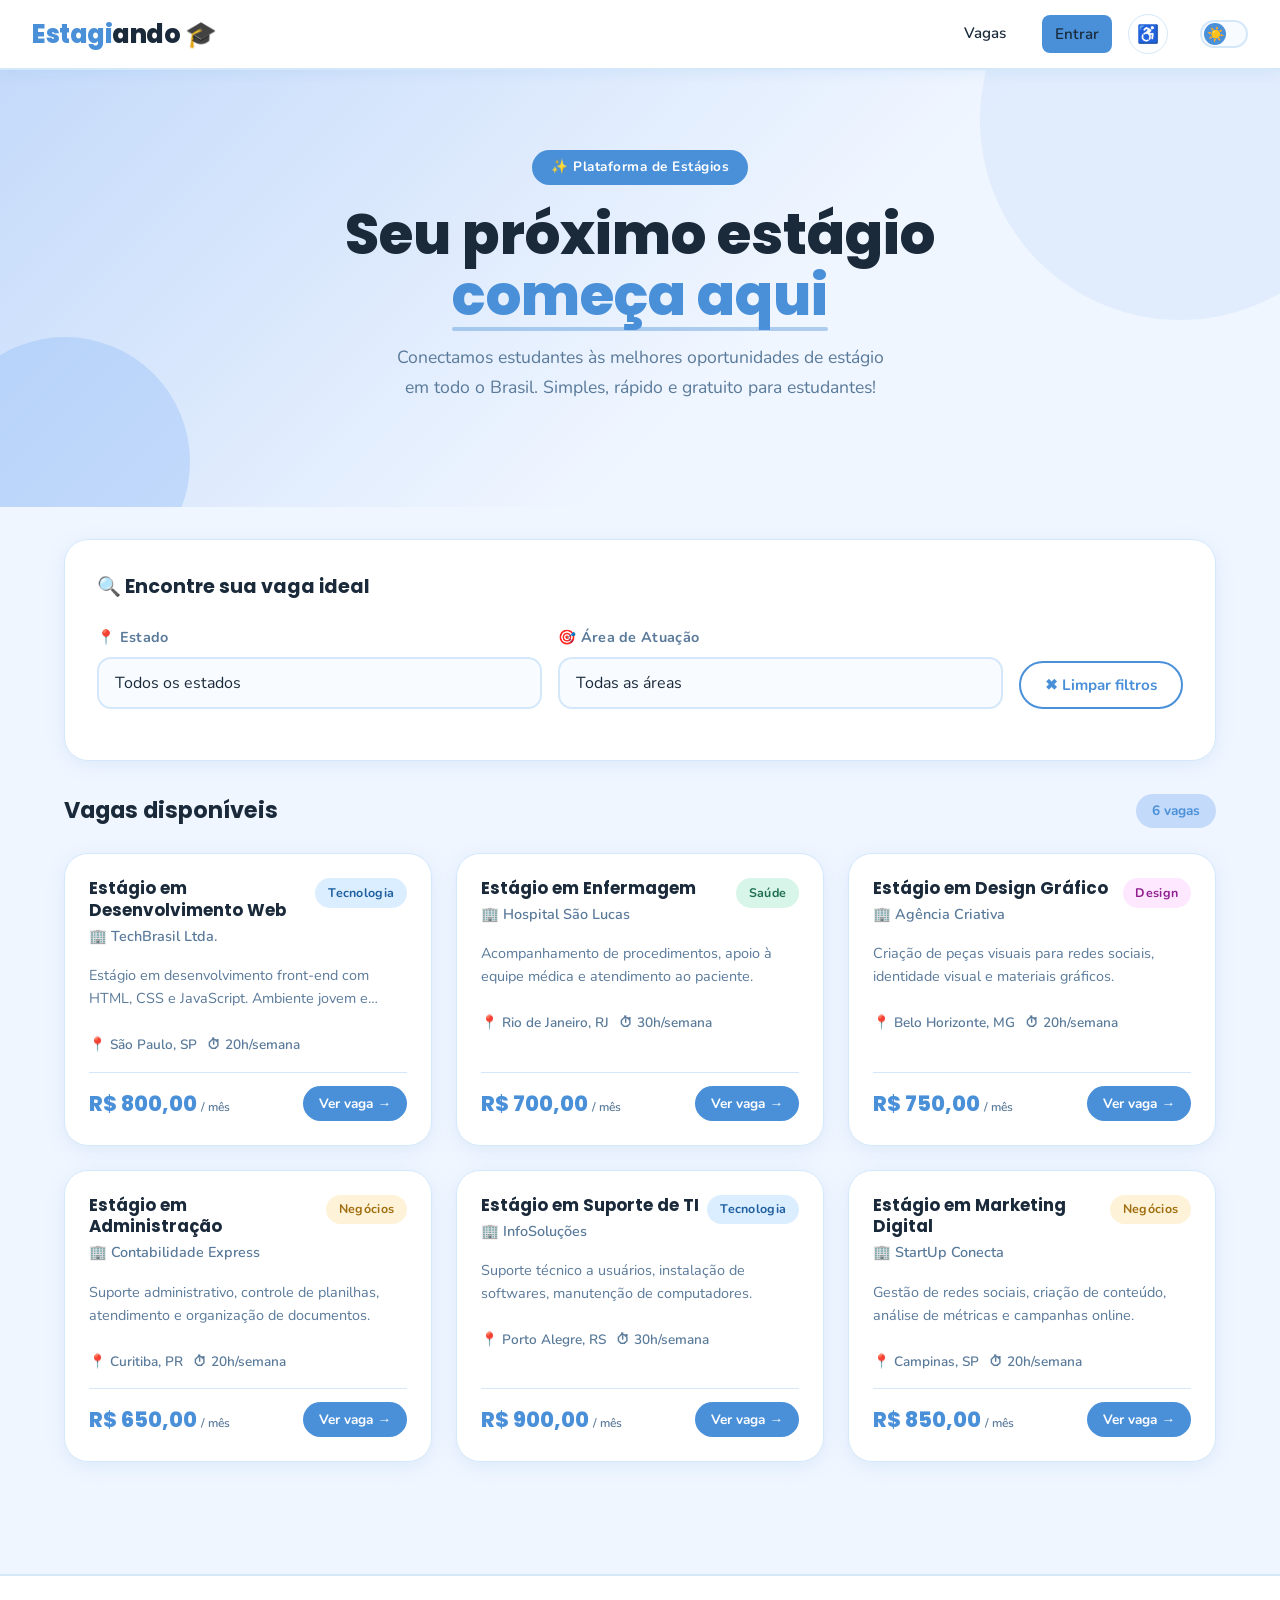
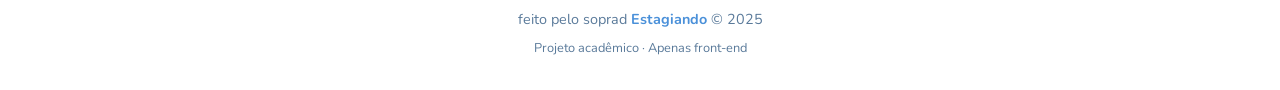
==== commit 43fe2b01: "Changes Co-authored-by: bistene <266855290+bistene@users.noreply.github.com>" ====
--- a/public/estagiando/index.html
+++ b/public/estagiando/index.html
@@ -75,22 +75,6 @@
           em todo o Brasil. Simples, rápido e gratuito para estudantes!
         </p>
 
-        <div class="hero-stats">
-          <div class="stat-item">
-            <span class="stat-numero" id="total-vagas">0</span>
-            <span class="stat-label">Vagas ativas</span>
-          </div>
-          <div class="stat-divisor"></div>
-          <div class="stat-item">
-            <span class="stat-numero">5</span>
-            <span class="stat-label">Estados</span>
-          </div>
-          <div class="stat-divisor"></div>
-          <div class="stat-item">
-            <span class="stat-numero">4</span>
-            <span class="stat-label">Áreas</span>
-          </div>
-        </div>
       </div>
     </div>
 
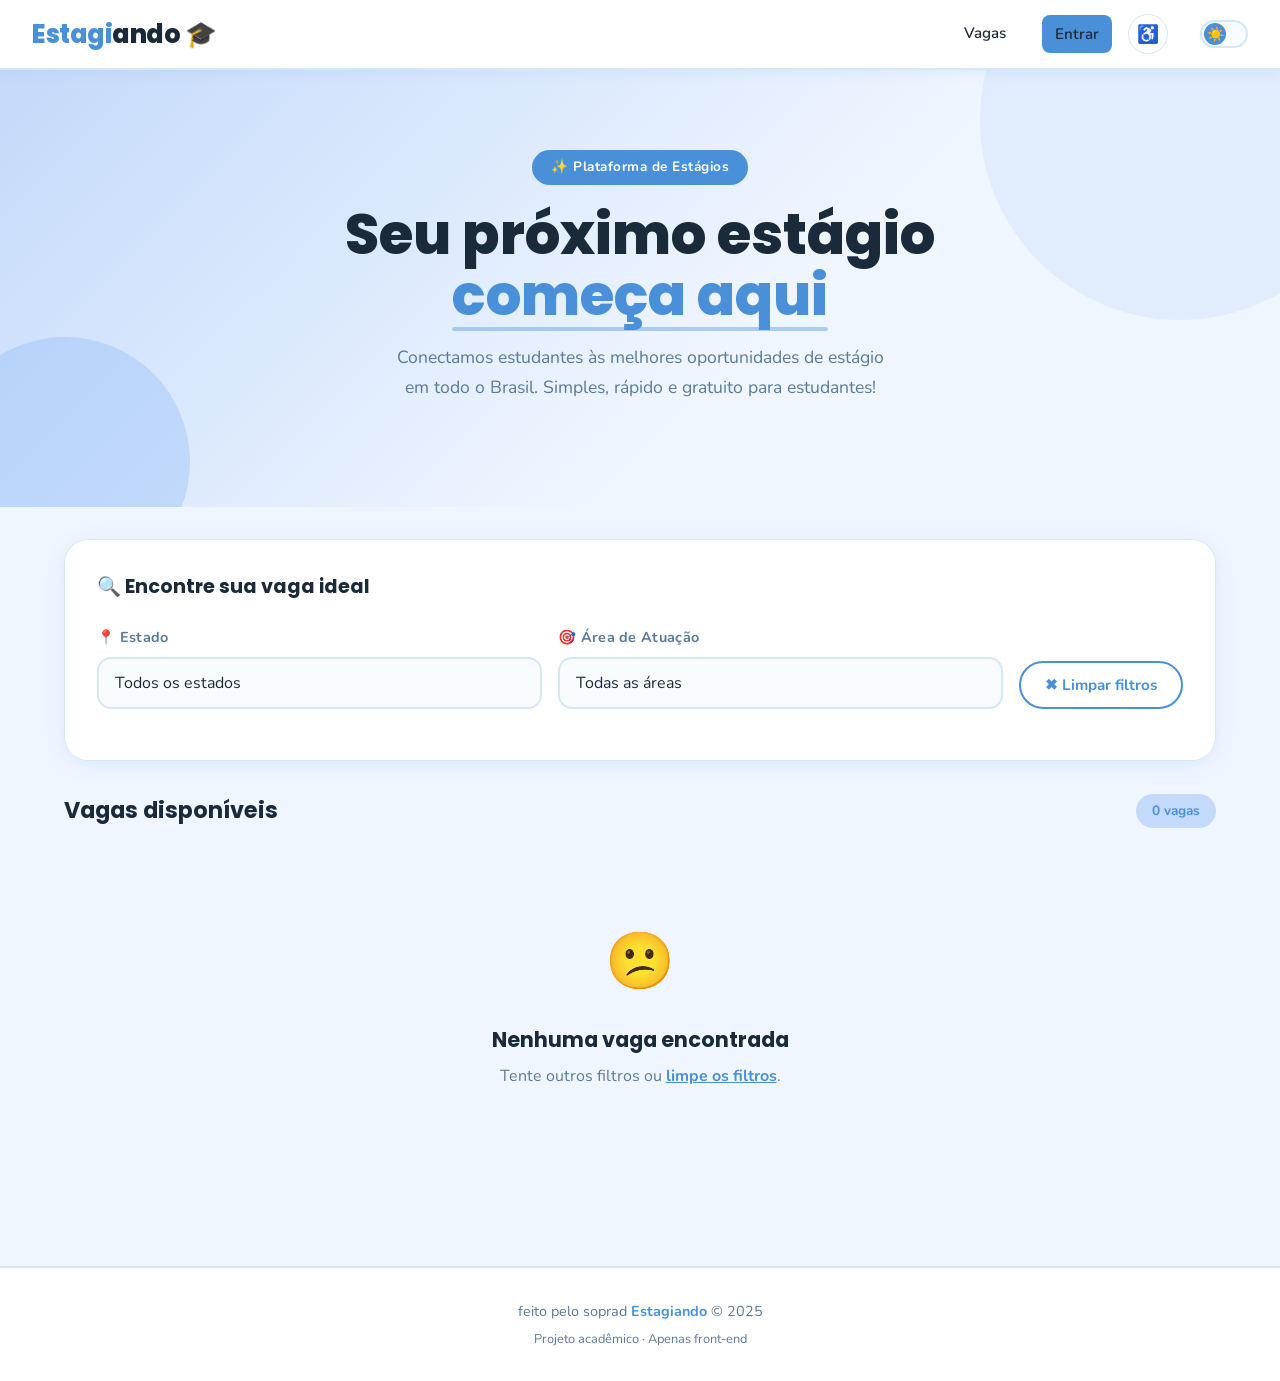
==== commit 437604c9: "Changes Co-authored-by: bistene <266855290+bistene@users.noreply.github.com>" ====
--- a/public/estagiando/index.html
+++ b/public/estagiando/index.html
@@ -130,8 +130,17 @@
               <option value="tecnologia">💻 Tecnologia</option>
               <option value="saude">🏥 Saúde</option>
               <option value="design">🎨 Design</option>
-              <option value="negocios">💼 Negócios / Administração</option>
-              <option value="outros">📚 Outros</option>
+              <option value="financas">💰 Finanças</option>
+              <option value="marketing">📣 Marketing</option>
+              <option value="vendas">🛒 Vendas</option>
+              <option value="administrativo">🗂 Administrativo</option>
+              <option value="rh">👥 Recursos Humanos</option>
+              <option value="engenharia">⚙️ Engenharia</option>
+              <option value="juridico">⚖️ Jurídico</option>
+              <option value="logistica">🚚 Logística</option>
+              <option value="educacao">📚 Educação</option>
+              <option value="consultoria">🧭 Consultoria</option>
+              <option value="geral">🌐 Geral</option>
             </select>
           </div>
 
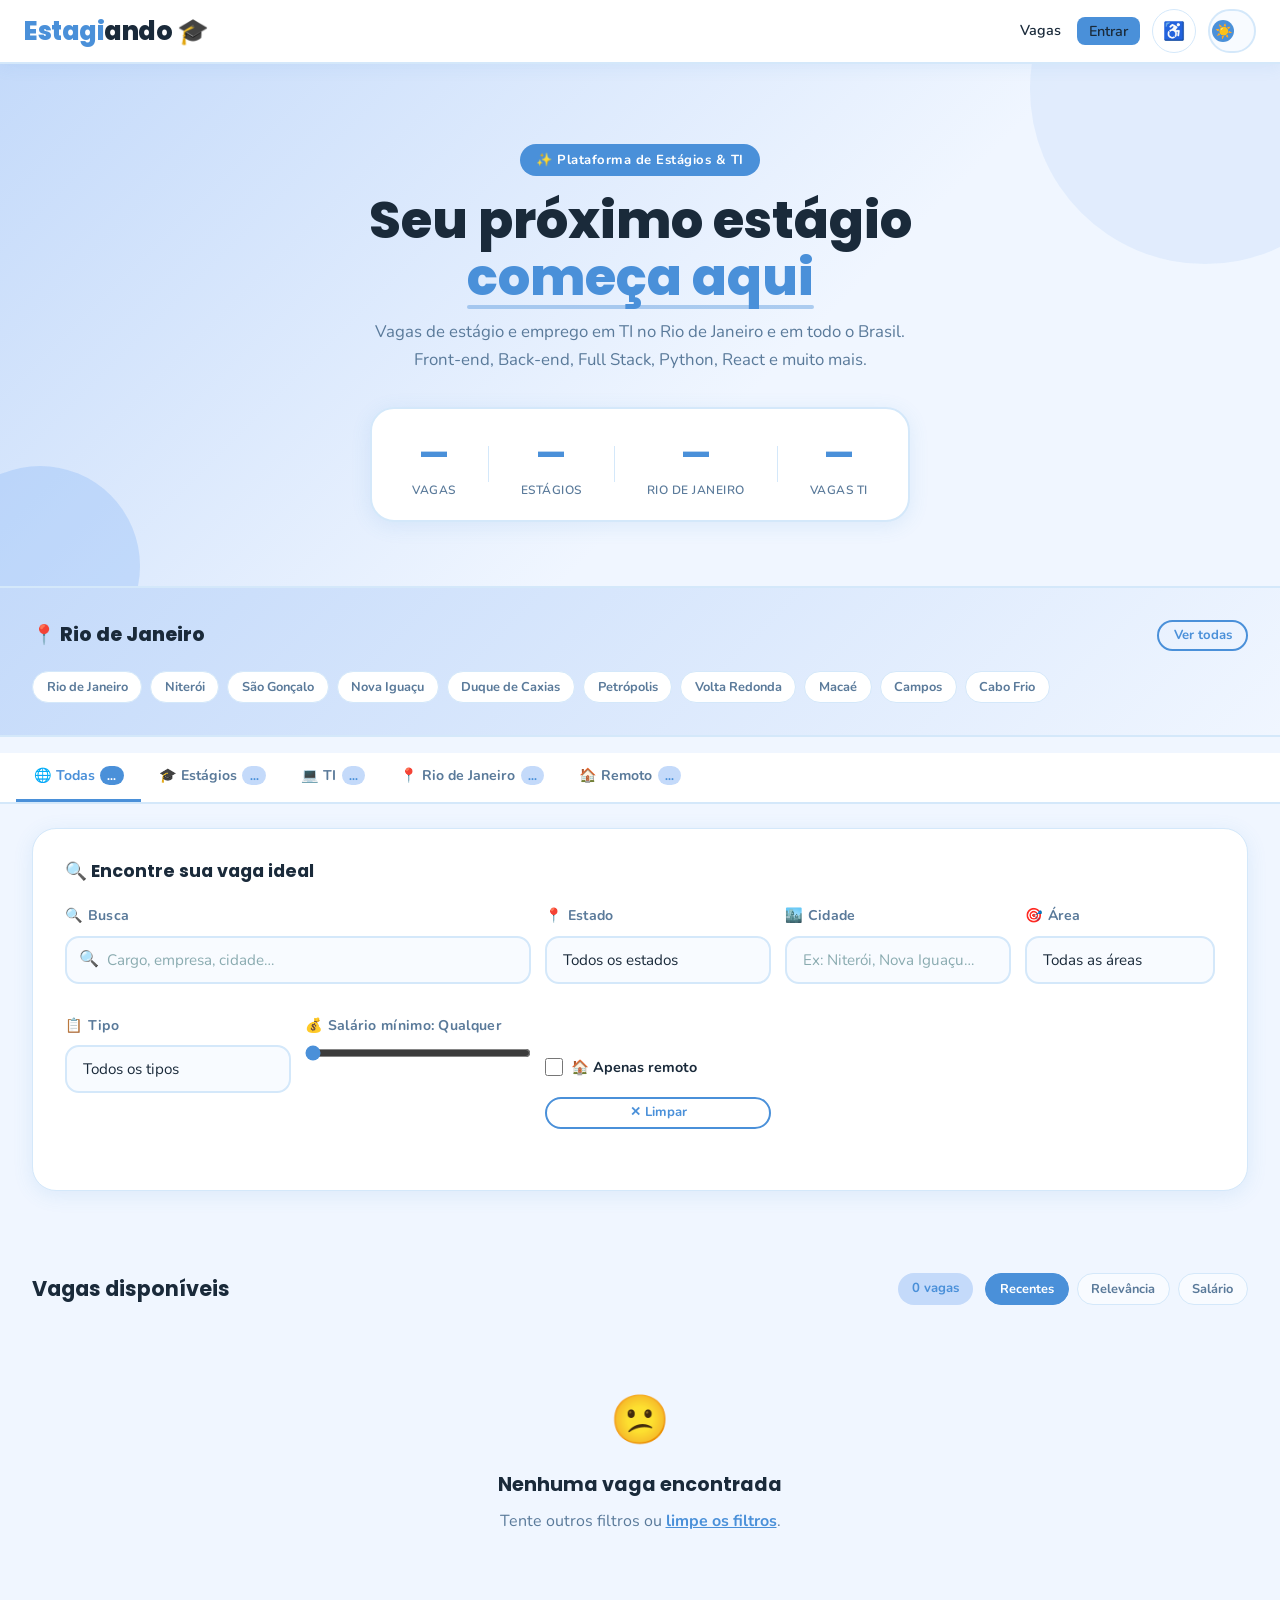
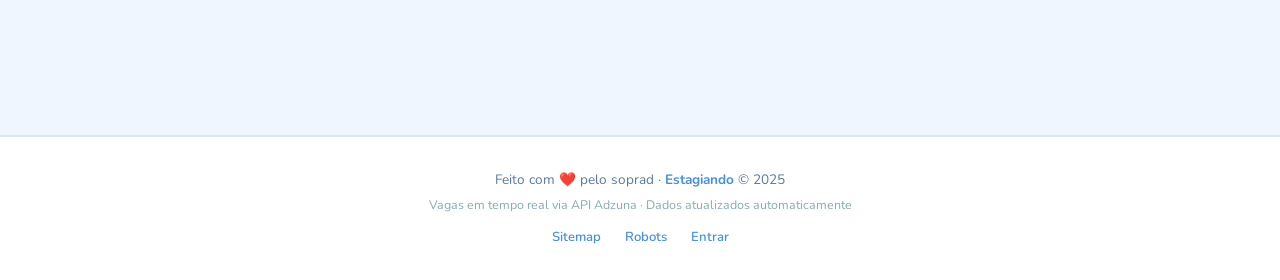
==== commit 09309ac9: "Changes Co-authored-by: bistene <266855290+bistene@users.noreply.github.com>" ====
--- a/public/estagiando/index.html
+++ b/public/estagiando/index.html
@@ -1,198 +1,460 @@
 <!DOCTYPE html>
-
 <html lang="pt-BR">
 <head>
   <meta charset="UTF-8" />
-  
   <meta name="viewport" content="width=device-width, initial-scale=1.0" />
-  <title>Estagiando — Encontre seu Estágio</title>
-
+
+  <!-- ── SEO ─────────────────────────────────────────────────── -->
+  <title>Estagiando — Vagas de Estágio e TI no Rio de Janeiro e Brasil</title>
+  <meta name="description" content="Encontre vagas de estágio e emprego em TI no Rio de Janeiro e em todo o Brasil. Front-end, Back-end, Full Stack, Python, React, DevOps e muito mais. Grátis para estudantes." />
+  <meta name="keywords" content="estágio, vaga de estágio, emprego TI, desenvolvedor Rio de Janeiro, estágio programação, estágio tecnologia, estagiando" />
+  <meta name="robots" content="index, follow" />
+  <link rel="canonical" href="https://estagiando.com.br/" />
+
+  <!-- ── OPEN GRAPH ────────────────────────────────────────────── -->
+  <meta property="og:type"        content="website" />
+  <meta property="og:url"         content="https://estagiando.com.br/" />
+  <meta property="og:title"       content="Estagiando — Vagas de Estágio e TI" />
+  <meta property="og:description" content="Conectamos estudantes às melhores oportunidades de estágio em TI e em todo o Brasil. Simples, rápido e gratuito." />
+  <meta property="og:image"       content="https://estagiando.com.br/og-image.png" />
+  <meta property="og:locale"      content="pt_BR" />
+  <meta name="twitter:card"       content="summary_large_image" />
+  <meta name="twitter:title"      content="Estagiando — Vagas de Estágio e TI" />
+  <meta name="twitter:description" content="Vagas de estágio em TI, Rio de Janeiro e todo o Brasil." />
+
+  <!-- ── STRUCTURED DATA ──────────────────────────────────────── -->
+  <script type="application/ld+json">
+  {
+    "@context": "https://schema.org",
+    "@type": "WebSite",
+    "name": "Estagiando",
+    "url": "https://estagiando.com.br/",
+    "description": "Plataforma de vagas de estágio e emprego em TI para estudantes brasileiros",
+    "potentialAction": {
+      "@type": "SearchAction",
+      "target": "https://estagiando.com.br/?q={search_term_string}",
+      "query-input": "required name=search_term_string"
+    }
+  }
+  </script>
+
+  <!-- ── FAVICON ──────────────────────────────────────────────── -->
   <link rel="icon" href="data:image/svg+xml,<svg xmlns='http://www.w3.org/2000/svg' viewBox='0 0 100 100'><text y='.9em' font-size='90'>🎓</text></svg>" />
 
+  <!-- ── CSS ──────────────────────────────────────────────────── -->
   <link rel="stylesheet" href="css/style.css" />
-  
   <link rel="stylesheet" href="css/index.css" />
+  <link rel="preconnect" href="https://fonts.googleapis.com" />
+  <link rel="preconnect" href="https://fonts.gstatic.com" crossorigin />
+  <link rel="preload"    href="js/main.js"  as="script" />
+  <link rel="preload"    href="js/index.js" as="script" />
 </head>
 <body>
 
-  <nav class="navbar">
-  <a href="index.html" class="navbar-logo">
+<!-- ══════════════════════════════════════════════════════════════
+     NAVBAR
+════════════════════════════════════════════════════════════════ -->
+<nav class="navbar" role="navigation" aria-label="Navegação principal">
+  <a href="index.html" class="navbar-logo" aria-label="Estagiando — página inicial">
     Estagi<span>ando</span> 🎓
   </a>
 
   <div class="navbar-direita">
-    <ul class="navbar-links">
-      <li><a href="index.html">Vagas</a></li>
-
+    <ul class="navbar-links" role="list">
+      <li><a href="index.html" aria-current="page">Vagas</a></li>
       <li id="link-dashboard" style="display:none">
         <a href="#" id="link-area-usuario">Minha Área</a>
       </li>
-
       <li id="link-login">
         <a href="pages/login.html" class="btn btn-primario btn-sm">Entrar</a>
       </li>
-
       <li id="link-sair" style="display:none">
         <a href="#" onclick="encerrarSessao()" class="btn btn-secundario btn-sm">Sair</a>
       </li>
     </ul>
 
+    <!-- Acessibilidade -->
     <div class="acess-widget" id="acess-widget">
-      <button class="acess-btn-principal" id="acess-toggle" onclick="toggleAcessWidget()" aria-label="Opções de acessibilidade" title="Acessibilidade">♿</button>
-      <div class="acess-painel" id="acess-painel" aria-hidden="true">
+      <button class="acess-btn-principal" id="acess-toggle"
+              onclick="toggleAcessWidget()"
+              aria-label="Opções de acessibilidade"
+              aria-expanded="false"
+              aria-controls="acess-painel">♿</button>
+      <div class="acess-painel" id="acess-painel" aria-hidden="true" role="dialog" aria-label="Acessibilidade">
         <div class="acess-painel-titulo">Acessibilidade</div>
         <div class="acess-opcao">
           <span class="acess-opcao-label">Tamanho da fonte</span>
-          <div class="acess-font-controles">
-            <button class="acess-font-btn" onclick="alterarFonte(-1)" aria-label="Diminuir fonte" title="Diminuir fonte">A−</button>
-            <span class="acess-font-valor" id="acess-font-valor">100%</span>
-            <button class="acess-font-btn" onclick="alterarFonte(1)" aria-label="Aumentar fonte" title="Aumentar fonte">A+</button>
+          <div class="acess-font-controles" role="group" aria-label="Controle de fonte">
+            <button class="acess-font-btn" onclick="alterarFonte(-1)" aria-label="Diminuir fonte">A−</button>
+            <span class="acess-font-valor" id="acess-font-valor" aria-live="polite">100%</span>
+            <button class="acess-font-btn" onclick="alterarFonte(1)"  aria-label="Aumentar fonte">A+</button>
           </div>
         </div>
         <button class="acess-reset" onclick="resetarAcessibilidade()">↺ Resetar</button>
       </div>
     </div>
 
-    <button 
-      class="btn-tema" 
-      onclick="alternarTema()" 
-      title="Alternar modo escuro" 
-      aria-label="Alternar tema">
+    <!-- Tema -->
+    <button class="btn-tema" onclick="alternarTema()"
+            title="Alternar modo escuro"
+            aria-label="Alternar tema claro/escuro"></button>
+
+    <!-- Menu mobile -->
+    <button class="navbar-menu-btn" id="navbar-menu-btn"
+            onclick="toggleMenuMobile()"
+            aria-label="Abrir menu de navegação"
+            aria-expanded="false"
+            aria-controls="navbar-drawer">
+      <span></span><span></span><span></span>
     </button>
   </div>
 </nav>
-  
-  <section class="hero">
-    <div class="container">
-      <div class="hero-conteudo animar-entrada">
-        <span class="hero-badge">✨ Plataforma de Estágios</span>
-        <h1 class="hero-titulo">
-          Seu próximo estágio<br/>
-          <span class="hero-destaque">começa aqui</span>
-        </h1>
-        <p class="hero-subtitulo">
-          Conectamos estudantes às melhores oportunidades de estágio<br/>
-          em todo o Brasil. Simples, rápido e gratuito para estudantes!
-        </p>
-
+
+<!-- Drawer mobile -->
+<nav class="navbar-drawer" id="navbar-drawer" aria-label="Menu mobile">
+  <a href="index.html">🏠 Vagas</a>
+  <div id="m-link-dashboard" style="display:none">
+    <a href="pages/dashboard-estudante.html" id="m-link-area-usuario">🎓 Minha Área</a>
+  </div>
+  <div id="m-link-login">
+    <a href="pages/login.html" class="btn btn-primario btn-sm" style="width:100%">Entrar / Cadastrar</a>
+  </div>
+  <div id="m-link-sair" style="display:none">
+    <a href="#" onclick="encerrarSessao()" class="btn btn-secundario btn-sm" style="width:100%">Sair</a>
+  </div>
+</nav>
+
+<!-- ══════════════════════════════════════════════════════════════
+     HERO
+════════════════════════════════════════════════════════════════ -->
+<section class="hero" aria-label="Apresentação">
+  <div class="container">
+    <div class="hero-conteudo animar-entrada">
+      <span class="hero-badge">✨ Plataforma de Estágios &amp; TI</span>
+      <h1 class="hero-titulo">
+        Seu próximo estágio<br/>
+        <span class="hero-destaque">começa aqui</span>
+      </h1>
+      <p class="hero-subtitulo">
+        Vagas de estágio e emprego em TI no Rio de Janeiro e em todo o Brasil.<br/>
+        Front-end, Back-end, Full Stack, Python, React e muito mais.
+      </p>
+
+      <div class="hero-stats" role="region" aria-label="Estatísticas de vagas">
+        <div class="stat-item">
+          <span class="stat-numero" id="stat-total">—</span>
+          <span class="stat-label">Vagas</span>
+        </div>
+        <div class="stat-divisor" aria-hidden="true"></div>
+        <div class="stat-item">
+          <span class="stat-numero" id="stat-estagios">—</span>
+          <span class="stat-label">Estágios</span>
+        </div>
+        <div class="stat-divisor" aria-hidden="true"></div>
+        <div class="stat-item">
+          <span class="stat-numero" id="stat-rj">—</span>
+          <span class="stat-label">Rio de Janeiro</span>
+        </div>
+        <div class="stat-divisor" aria-hidden="true"></div>
+        <div class="stat-item">
+          <span class="stat-numero" id="stat-ti">—</span>
+          <span class="stat-label">Vagas TI</span>
+        </div>
       </div>
     </div>
-
-    <div class="hero-blob hero-blob-1"></div>
-    <div class="hero-blob hero-blob-2"></div>
-  </section>
-
-  <section class="secao-filtros">
-    <div class="container">
-      <div class="filtros-card card animar-entrada">
-        <h2 class="filtros-titulo">🔍 Encontre sua vaga ideal</h2>
-
-        <div class="filtros-grid">
-
-          <div class="form-grupo">
-            <label class="form-label" for="filtro-estado">📍 Estado</label>
-            <select class="form-select" id="filtro-estado" onchange="aplicarFiltros()">
-              <option value="">Todos os estados</option>
-              <option value="AC">AC — Acre</option>
-              <option value="AL">AL — Alagoas</option>
-              <option value="AP">AP — Amapá</option>
-              <option value="AM">AM — Amazonas</option>
-              <option value="BA">BA — Bahia</option>
-              <option value="CE">CE — Ceará</option>
-              <option value="DF">DF — Distrito Federal</option>
-              <option value="ES">ES — Espírito Santo</option>
-              <option value="GO">GO — Goiás</option>
-              <option value="MA">MA — Maranhão</option>
-              <option value="MT">MT — Mato Grosso</option>
-              <option value="MS">MS — Mato Grosso do Sul</option>
-              <option value="MG">MG — Minas Gerais</option>
-              <option value="PA">PA — Pará</option>
-              <option value="PB">PB — Paraíba</option>
-              <option value="PR">PR — Paraná</option>
-              <option value="PE">PE — Pernambuco</option>
-              <option value="PI">PI — Piauí</option>
-              <option value="RJ">RJ — Rio de Janeiro</option>
-              <option value="RN">RN — Rio Grande do Norte</option>
-              <option value="RS">RS — Rio Grande do Sul</option>
-              <option value="RO">RO — Rondônia</option>
-              <option value="RR">RR — Roraima</option>
-              <option value="SC">SC — Santa Catarina</option>
-              <option value="SP">SP — São Paulo</option>
-              <option value="SE">SE — Sergipe</option>
-              <option value="TO">TO — Tocantins</option>
-            </select>
+  </div>
+  <div class="hero-blob hero-blob-1" aria-hidden="true"></div>
+  <div class="hero-blob hero-blob-2" aria-hidden="true"></div>
+</section>
+
+<!-- ══════════════════════════════════════════════════════════════
+     CIDADES RJ — DESTAQUE
+════════════════════════════════════════════════════════════════ -->
+<section class="secao-destaque" aria-label="Cidades do Rio de Janeiro">
+  <div class="container">
+    <div class="destaque-header">
+      <h2 class="destaque-titulo">📍 Rio de Janeiro</h2>
+      <button class="btn btn-secundario btn-sm" onclick="limparFiltroRJ()">Ver todas</button>
+    </div>
+    <div class="cidades-chips" role="list" aria-label="Filtrar por cidade">
+      <button class="cidade-chip" role="listitem" data-cidade="Rio de Janeiro" onclick="filtrarCidadeRJ('Rio de Janeiro')">Rio de Janeiro</button>
+      <button class="cidade-chip" role="listitem" data-cidade="Niterói"        onclick="filtrarCidadeRJ('Niterói')">Niterói</button>
+      <button class="cidade-chip" role="listitem" data-cidade="São Gonçalo"    onclick="filtrarCidadeRJ('São Gonçalo')">São Gonçalo</button>
+      <button class="cidade-chip" role="listitem" data-cidade="Nova Iguaçu"    onclick="filtrarCidadeRJ('Nova Iguaçu')">Nova Iguaçu</button>
+      <button class="cidade-chip" role="listitem" data-cidade="Duque de Caxias" onclick="filtrarCidadeRJ('Duque de Caxias')">Duque de Caxias</button>
+      <button class="cidade-chip" role="listitem" data-cidade="Petrópolis"     onclick="filtrarCidadeRJ('Petrópolis')">Petrópolis</button>
+      <button class="cidade-chip" role="listitem" data-cidade="Volta Redonda"  onclick="filtrarCidadeRJ('Volta Redonda')">Volta Redonda</button>
+      <button class="cidade-chip" role="listitem" data-cidade="Macaé"          onclick="filtrarCidadeRJ('Macaé')">Macaé</button>
+      <button class="cidade-chip" role="listitem" data-cidade="Campos dos Goytacazes" onclick="filtrarCidadeRJ('Campos dos Goytacazes')">Campos</button>
+      <button class="cidade-chip" role="listitem" data-cidade="Cabo Frio"      onclick="filtrarCidadeRJ('Cabo Frio')">Cabo Frio</button>
+    </div>
+  </div>
+</section>
+
+<!-- ══════════════════════════════════════════════════════════════
+     ABAS
+════════════════════════════════════════════════════════════════ -->
+<nav class="secao-abas" aria-label="Categorias de vagas">
+  <ul class="abas-lista" role="tablist">
+    <li role="presentation">
+      <button class="aba-btn ativo" role="tab" data-aba="todas"
+              aria-selected="true" aria-controls="lista-vagas" id="tab-todas">
+        🌐 Todas <span class="aba-badge" id="contador-todas">…</span>
+      </button>
+    </li>
+    <li role="presentation">
+      <button class="aba-btn" role="tab" data-aba="estagios"
+              aria-selected="false" id="tab-estagios">
+        🎓 Estágios <span class="aba-badge" id="contador-estagios">…</span>
+      </button>
+    </li>
+    <li role="presentation">
+      <button class="aba-btn" role="tab" data-aba="ti"
+              aria-selected="false" id="tab-ti">
+        💻 TI <span class="aba-badge" id="contador-ti">…</span>
+      </button>
+    </li>
+    <li role="presentation">
+      <button class="aba-btn" role="tab" data-aba="rj"
+              aria-selected="false" id="tab-rj">
+        📍 Rio de Janeiro <span class="aba-badge" id="contador-rj">…</span>
+      </button>
+    </li>
+    <li role="presentation">
+      <button class="aba-btn" role="tab" data-aba="remoto"
+              aria-selected="false" id="tab-remoto">
+        🏠 Remoto <span class="aba-badge" id="contador-remoto">…</span>
+      </button>
+    </li>
+  </ul>
+</nav>
+
+<!-- ══════════════════════════════════════════════════════════════
+     FILTROS
+════════════════════════════════════════════════════════════════ -->
+<section class="secao-filtros" aria-label="Filtros de busca">
+  <div class="container">
+    <div class="filtros-card card">
+      <h2 class="filtros-titulo">🔍 Encontre sua vaga ideal</h2>
+
+      <div class="filtros-grid">
+
+        <!-- Busca textual -->
+        <div class="form-grupo filtros-busca">
+          <label class="form-label" for="filtro-busca">🔍 Busca</label>
+          <div style="position:relative">
+            <span class="busca-icone" aria-hidden="true">🔍</span>
+            <input class="form-input busca-input" id="filtro-busca"
+                   type="search"
+                   placeholder="Cargo, empresa, cidade…"
+                   autocomplete="off"
+                   aria-label="Buscar vagas por cargo, empresa ou cidade" />
+            <button class="busca-clear" id="busca-clear"
+                    onclick="limparBusca()"
+                    aria-label="Limpar busca">✕</button>
           </div>
-
-          <div class="form-grupo">
-            <label class="form-label" for="filtro-area">🎯 Área de Atuação</label>
-            <select class="form-select" id="filtro-area" onchange="aplicarFiltros()">
-              <option value="">Todas as áreas</option>
-              <option value="tecnologia">💻 Tecnologia</option>
-              <option value="saude">🏥 Saúde</option>
-              <option value="design">🎨 Design</option>
-              <option value="financas">💰 Finanças</option>
-              <option value="marketing">📣 Marketing</option>
-              <option value="vendas">🛒 Vendas</option>
-              <option value="administrativo">🗂 Administrativo</option>
-              <option value="rh">👥 Recursos Humanos</option>
-              <option value="engenharia">⚙️ Engenharia</option>
-              <option value="juridico">⚖️ Jurídico</option>
-              <option value="logistica">🚚 Logística</option>
-              <option value="educacao">📚 Educação</option>
-              <option value="consultoria">🧭 Consultoria</option>
-              <option value="geral">🌐 Geral</option>
-            </select>
-          </div>
-
-          <div class="form-grupo filtros-acao">
-            <label class="form-label" style="opacity:0">ação</label>
-            <button class="btn btn-secundario" onclick="limparFiltros()">
-              ✖ Limpar filtros
-            </button>
-          </div>
-
-        </div>
+        </div>
+
+        <!-- Estado -->
+        <div class="form-grupo">
+          <label class="form-label" for="filtro-estado">📍 Estado</label>
+          <select class="form-select" id="filtro-estado" aria-label="Filtrar por estado">
+            <option value="">Todos os estados</option>
+            <option value="RJ">RJ — Rio de Janeiro ⭐</option>
+            <option value="SP">SP — São Paulo</option>
+            <option value="MG">MG — Minas Gerais</option>
+            <option value="ES">ES — Espírito Santo</option>
+            <option value="AC">AC — Acre</option>
+            <option value="AL">AL — Alagoas</option>
+            <option value="AP">AP — Amapá</option>
+            <option value="AM">AM — Amazonas</option>
+            <option value="BA">BA — Bahia</option>
+            <option value="CE">CE — Ceará</option>
+            <option value="DF">DF — Distrito Federal</option>
+            <option value="GO">GO — Goiás</option>
+            <option value="MA">MA — Maranhão</option>
+            <option value="MT">MT — Mato Grosso</option>
+            <option value="MS">MS — Mato Grosso do Sul</option>
+            <option value="PA">PA — Pará</option>
+            <option value="PB">PB — Paraíba</option>
+            <option value="PR">PR — Paraná</option>
+            <option value="PE">PE — Pernambuco</option>
+            <option value="PI">PI — Piauí</option>
+            <option value="RN">RN — Rio Grande do Norte</option>
+            <option value="RS">RS — Rio Grande do Sul</option>
+            <option value="RO">RO — Rondônia</option>
+            <option value="RR">RR — Roraima</option>
+            <option value="SC">SC — Santa Catarina</option>
+            <option value="SE">SE — Sergipe</option>
+            <option value="TO">TO — Tocantins</option>
+          </select>
+        </div>
+
+        <!-- Cidade -->
+        <div class="form-grupo">
+          <label class="form-label" for="filtro-cidade">🏙️ Cidade</label>
+          <input class="form-input" id="filtro-cidade"
+                 type="text"
+                 placeholder="Ex: Niterói, Nova Iguaçu…"
+                 aria-label="Filtrar por cidade" />
+        </div>
+
+        <!-- Área -->
+        <div class="form-grupo">
+          <label class="form-label" for="filtro-area">🎯 Área</label>
+          <select class="form-select" id="filtro-area" aria-label="Filtrar por área de atuação">
+            <option value="">Todas as áreas</option>
+            <option value="tecnologia">💻 Tecnologia</option>
+            <option value="saude">🏥 Saúde</option>
+            <option value="design">🎨 Design</option>
+            <option value="financas">💰 Finanças</option>
+            <option value="marketing">📣 Marketing</option>
+            <option value="vendas">🛒 Vendas</option>
+            <option value="administrativo">🗂 Administrativo</option>
+            <option value="rh">👥 Recursos Humanos</option>
+            <option value="engenharia">⚙️ Engenharia</option>
+            <option value="juridico">⚖️ Jurídico</option>
+            <option value="logistica">🚚 Logística</option>
+            <option value="educacao">📚 Educação</option>
+            <option value="consultoria">🧭 Consultoria</option>
+            <option value="geral">🌐 Geral</option>
+          </select>
+        </div>
+
+        <!-- Tipo -->
+        <div class="form-grupo">
+          <label class="form-label" for="filtro-tipo">📋 Tipo</label>
+          <select class="form-select" id="filtro-tipo" aria-label="Filtrar por tipo de vaga">
+            <option value="">Todos os tipos</option>
+            <option value="estagio">🎓 Estágio</option>
+            <option value="efetivo">💼 CLT/Efetivo</option>
+            <option value="remoto">🏠 Remoto</option>
+          </select>
+        </div>
+
+        <!-- Salário -->
+        <div class="form-grupo">
+          <label class="form-label" for="filtro-salario">
+            💰 Salário mínimo: <span id="filtro-salario-val">Qualquer</span>
+          </label>
+          <input type="range" id="filtro-salario" min="0" max="5000" step="200" value="0"
+                 style="width:100%;accent-color:var(--cor-acento)"
+                 aria-label="Filtrar por salário mínimo" />
+        </div>
+
+        <!-- Ações -->
+        <div class="form-grupo filtros-acao">
+          <label class="form-label" style="opacity:0" aria-hidden="true">ação</label>
+          <label style="display:flex;align-items:center;gap:.5rem;font-size:.9rem;font-weight:700;cursor:pointer;min-height:44px">
+            <input type="checkbox" id="filtro-remoto" style="width:18px;height:18px;accent-color:var(--cor-acento)" />
+            🏠 Apenas remoto
+          </label>
+          <button class="btn btn-secundario btn-sm" onclick="limparFiltros()" aria-label="Limpar todos os filtros">
+            ✕ Limpar
+          </button>
+        </div>
+
       </div>
-    </div>
-  </section>
-
-  <main class="secao-vagas">
-    <div class="container">
-
-      <div class="vagas-cabecalho">
+
+      <!-- Chips dos filtros ativos -->
+      <div class="filtros-ativos" id="filtros-ativos" aria-label="Filtros ativos" role="list"></div>
+    </div>
+  </div>
+</section>
+
+<!-- ══════════════════════════════════════════════════════════════
+     VAGAS
+════════════════════════════════════════════════════════════════ -->
+<main class="secao-vagas" id="secao-vagas" role="main">
+  <div class="container">
+
+    <!-- Erro API -->
+    <div class="api-erro-banner" id="api-erro-banner" role="alert">
+      <span>⚠️</span>
+      <span class="erro-msg">Erro ao carregar vagas.</span>
+      <button class="btn btn-sm btn-secundario"
+              onclick="location.reload()" style="margin-left:auto">
+        Tentar novamente
+      </button>
+    </div>
+
+    <!-- Status bar -->
+    <div class="vagas-status-bar" id="status-bar" role="status" aria-live="polite">
+      <div class="status-spinner" aria-hidden="true"></div>
+      <span class="status-msg">Buscando vagas…</span>
+    </div>
+
+    <!-- Cabeçalho + sort -->
+    <div class="vagas-cabecalho">
+      <div>
         <h2 class="vagas-titulo">Vagas disponíveis</h2>
-        <span class="vagas-contador" id="contador-vagas">Carregando...</span>
       </div>
-
-      <div class="vagas-grid" id="lista-vagas">
-        
+      <div style="display:flex;align-items:center;gap:.75rem;flex-wrap:wrap">
+        <span class="vagas-contador" id="contador-vagas" aria-live="polite">—</span>
+        <div class="vagas-sort" role="group" aria-label="Ordenar resultados">
+          <button class="sort-btn ativo" data-sort="recentes" aria-pressed="true">Recentes</button>
+          <button class="sort-btn" data-sort="relevancia"  aria-pressed="false">Relevância</button>
+          <button class="sort-btn" data-sort="salario"     aria-pressed="false">Salário</button>
+        </div>
       </div>
-
-      <div class="vagas-vazio" id="vagas-vazio" style="display:none">
-        <span class="vazio-emoji">😕</span>
-        <h3>Nenhuma vaga encontrada</h3>
-        <p>Tente outros filtros ou <a href="#" onclick="limparFiltros()">limpe os filtros</a>.</p>
-      </div>
-
-    </div>
-  </main>
-
-  <div class="modal-overlay" id="modal-overlay" onclick="fecharModal()">
-    <div class="modal" onclick="event.stopPropagation()">
-      <button class="modal-fechar" onclick="fecharModal()">✕</button>
-
-      <div id="modal-conteudo">
-        
-      </div>
-    </div>
-  </div>
-
-  <footer>
-    <p>feito pelo soprad <strong>Estagiando</strong> &copy; 2025</p>
-    <p style="margin-top:0.4rem; font-size:0.8rem;">Projeto acadêmico · Apenas front-end</p>
-  </footer>
-
-  <script src="js/main.js"></script>
-  <script src="js/index.js"></script>
+    </div>
+
+    <!-- Grid de vagas -->
+    <div class="vagas-grid" id="lista-vagas" role="list" aria-label="Lista de vagas"></div>
+
+    <!-- Estado vazio -->
+    <div class="vagas-vazio" id="vagas-vazio" style="display:none" role="status">
+      <span class="vazio-emoji" aria-hidden="true">😕</span>
+      <h3>Nenhuma vaga encontrada</h3>
+      <p>Tente outros filtros ou <a href="#" onclick="limparFiltros()">limpe os filtros</a>.</p>
+    </div>
+
+    <!-- Carregar mais -->
+    <div class="carregar-mais-wrap">
+      <button class="btn btn-secundario" id="btn-carregar-mais"
+              onclick="carregarMais()"
+              style="display:none"
+              aria-label="Carregar mais vagas">
+        ↓ Carregar mais vagas
+      </button>
+    </div>
+
+  </div>
+</main>
+
+<!-- ══════════════════════════════════════════════════════════════
+     MODAL (detalhe de vaga)
+════════════════════════════════════════════════════════════════ -->
+<div class="modal-overlay" id="modal-overlay"
+     onclick="fecharModal()"
+     role="dialog"
+     aria-modal="true"
+     aria-label="Detalhes da vaga">
+  <div class="modal" onclick="event.stopPropagation()">
+    <button class="modal-fechar" onclick="fecharModal()"
+            aria-label="Fechar modal">✕</button>
+    <div id="modal-conteudo"></div>
+  </div>
+</div>
+
+<!-- ══════════════════════════════════════════════════════════════
+     FOOTER
+════════════════════════════════════════════════════════════════ -->
+<footer role="contentinfo">
+  <p>Feito com ❤️ pelo soprad · <strong>Estagiando</strong> &copy; 2025</p>
+  <p style="margin-top:.3rem;font-size:.78rem;color:var(--texto-placeholder)">
+    Vagas em tempo real via API Adzuna · Dados atualizados automaticamente
+  </p>
+  <nav class="footer-links" aria-label="Links do rodapé">
+    <a href="sitemap.xml">Sitemap</a>
+    <a href="robots.txt">Robots</a>
+    <a href="pages/login.html">Entrar</a>
+  </nav>
+</footer>
+
+<!-- ── SCRIPTS ───────────────────────────────────────────────── -->
+<script src="js/main.js"></script>
+<script src="js/index.js"></script>
+
 </body>
 </html>
--- a/public/estagiando/css/style.css
+++ b/public/estagiando/css/style.css
@@ -1,29 +1,62 @@
+/* ================================================================
+   ESTAGIANDO v4 — style.css
+   Design system, variáveis, componentes globais
+   Mobile-first, acessível, dark-mode
+   ================================================================ */
+
 @import url('https://fonts.googleapis.com/css2?family=Nunito:wght@400;500;600;700;800&family=Poppins:wght@600;700;800&display=swap');
 
+/* ── TOKENS ─────────────────────────────────────────────────── */
 :root {
-    --cor-primaria:      #c4dafa;     --cor-primaria-dark: #8ab8f5;     --cor-acento:        #4a90d9;     --cor-acento-dark:   #2d6db5;   
-    --fundo-pagina:      #f0f6ff;     --fundo-card:        #ffffff;     --fundo-navbar:      #ffffff;     --fundo-input:       #f8fbff;   
-    --texto-principal:   #1a2a3a;     --texto-secundario:  #5a7a9a;     --texto-placeholder: #8aabb0;   
-    --borda-cor:         #d4e8fa;     --sombra-card:       0 4px 20px rgba(74, 144, 217, 0.12);
-  --sombra-hover:      0 8px 30px rgba(74, 144, 217, 0.25);
-
-    --tag-tech:    #dbeeff;
+  --cor-primaria:      #c4dafa;
+  --cor-primaria-dark: #8ab8f5;
+  --cor-acento:        #4a90d9;
+  --cor-acento-dark:   #2d6db5;
+  --cor-sucesso:       #34c77a;
+  --cor-erro:          #e74c3c;
+  --cor-aviso:         #f59e0b;
+
+  --fundo-pagina:      #f0f6ff;
+  --fundo-card:        #ffffff;
+  --fundo-navbar:      #ffffff;
+  --fundo-input:       #f8fbff;
+  --fundo-skeleton:    #e8eef7;
+  --fundo-skeleton-sh: #d0daea;
+
+  --texto-principal:   #1a2a3a;
+  --texto-secundario:  #5a7a9a;
+  --texto-placeholder: #8aabb0;
+  --texto-inv:         #ffffff;
+
+  --borda-cor:         #d4e8fa;
+  --sombra-card:       0 4px 20px rgba(74,144,217,.12);
+  --sombra-hover:      0 8px 30px rgba(74,144,217,.25);
+  --sombra-navbar:     0 2px 16px rgba(74,144,217,.10);
+
+  --tag-tech:    #dbeeff;
   --tag-saude:   #d8f5e9;
   --tag-negocio: #fef3d8;
   --tag-design:  #fde8ff;
   --tag-outro:   #e8e8e8;
-
-    --fonte-titulo: 'Poppins', sans-serif;
+  --tag-rj:      #fff0d8;
+
+  --fonte-titulo: 'Poppins', sans-serif;
   --fonte-corpo:  'Nunito', sans-serif;
 
-    --radius-sm:   8px;
+  --radius-xs:   4px;
+  --radius-sm:   8px;
   --radius-md:   14px;
   --radius-lg:   24px;
   --radius-full: 999px;
 
-    --transicao: 0.3s ease;
-}
-
+  --transicao:      0.3s ease;
+  --transicao-fast: 0.15s ease;
+
+  --navbar-h: 64px;
+  --container-max: 1280px;
+}
+
+/* Dark mode */
 body.dark-mode {
   --cor-primaria:      #4a7ab5;
   --cor-primaria-dark: #2d5a8e;
@@ -34,464 +67,561 @@
   --fundo-card:        #152338;
   --fundo-navbar:      #0f1f33;
   --fundo-input:       #1a2d45;
+  --fundo-skeleton:    #1e3050;
+  --fundo-skeleton-sh: #253a60;
 
   --texto-principal:   #e8f4ff;
   --texto-secundario:  #8ab8d8;
   --texto-placeholder: #4a7a9a;
 
   --borda-cor:         #2a4a6a;
-  --sombra-card:       0 4px 20px rgba(0, 0, 0, 0.4);
-  --sombra-hover:      0 8px 30px rgba(74, 144, 217, 0.3);
+  --sombra-card:       0 4px 20px rgba(0,0,0,.4);
+  --sombra-hover:      0 8px 30px rgba(74,144,217,.3);
 
   --tag-tech:    #1a3a5a;
   --tag-saude:   #1a3a2a;
   --tag-negocio: #3a2a0a;
   --tag-design:  #3a1a4a;
   --tag-outro:   #2a2a2a;
-}
-
-*, *::before, *::after {
-  margin: 0;
-  padding: 0;
-  box-sizing: border-box; }
-
-html {
-  scroll-behavior: smooth; }
+  --tag-rj:      #3a2a10;
+}
+
+/* ── RESET & BASE ────────────────────────────────────────────── */
+*, *::before, *::after { margin:0; padding:0; box-sizing:border-box; }
+
+html { scroll-behavior:smooth; -webkit-text-size-adjust:100%; }
 
 body {
   font-family: var(--fonte-corpo);
-  background-color: var(--fundo-pagina);
+  background: var(--fundo-pagina);
   color: var(--texto-principal);
   transition: background-color var(--transicao), color var(--transicao);
   min-height: 100vh;
   line-height: 1.6;
-}
-
-a {
-  text-decoration: none;
-  color: inherit;
-}
-
-img {
-  max-width: 100%;
-  display: block;
-}
-
-.navbar-direita {
-  display: flex;
-  align-items: center;
-  gap: 1rem;
-}
-   .navbar {
-  background-color: var(--fundo-navbar);
+  overflow-x: hidden;
+}
+
+a { text-decoration:none; color:inherit; }
+img { max-width:100%; display:block; }
+button { cursor:pointer; font-family:var(--fonte-corpo); }
+
+/* ── LAYOUT ──────────────────────────────────────────────────── */
+.container {
+  max-width: var(--container-max);
+  margin: 0 auto;
+  padding: 0 1rem;
+}
+@media(min-width:640px)  { .container { padding: 0 1.5rem; } }
+@media(min-width:1024px) { .container { padding: 0 2rem; } }
+
+/* ── NAVBAR ──────────────────────────────────────────────────── */
+.navbar {
+  background: var(--fundo-navbar);
   border-bottom: 2px solid var(--borda-cor);
-  padding: 0 2rem;
-  height: 70px;
+  height: var(--navbar-h);
   display: flex;
   align-items: center;
   justify-content: space-between;
-  position: sticky;    top: 0;
-  z-index: 100;
-  box-shadow: 0 2px 12px rgba(74, 144, 217, 0.1);
-  transition: background-color var(--transicao), border-color var(--transicao);
-}
+  padding: 0 1rem;
+  position: sticky;
+  top: 0;
+  z-index: 200;
+  box-shadow: var(--sombra-navbar);
+  transition: background var(--transicao), border-color var(--transicao);
+  gap: 0.75rem;
+}
+@media(min-width:640px) { .navbar { padding: 0 1.5rem; } }
 
 .navbar-logo {
   font-family: var(--fonte-titulo);
-  font-size: 1.6rem;
+  font-size: clamp(1.2rem, 4vw, 1.6rem);
   font-weight: 800;
   color: var(--cor-acento);
   letter-spacing: -0.5px;
-}
-
-.navbar-logo span {
-  color: var(--texto-principal);
-}
+  white-space: nowrap;
+  flex-shrink: 0;
+}
+.navbar-logo span { color: var(--texto-principal); }
+
+.navbar-direita {
+  display: flex;
+  align-items: center;
+  gap: 0.5rem;
+}
+@media(min-width:640px) { .navbar-direita { gap: 0.75rem; } }
 
 .navbar-links {
-  display: flex;
-  align-items: center;
-  gap: 1.5rem;
+  display: none;
   list-style: none;
-  margin-left: auto; }
-
+  align-items: center;
+  gap: 0.25rem;
+}
+@media(min-width:768px) {
+  .navbar-links { display: flex; }
+}
 .navbar-links a {
   font-weight: 600;
-  font-size: 0.95rem;
-  color :white
-  transition: color var(--transicao);
-  padding: 0.4rem 0.8rem;
+  font-size: 0.9rem;
+  color: var(--texto-principal);
+  transition: color var(--transicao-fast), background var(--transicao-fast);
+  padding: 0.4rem 0.75rem;
   border-radius: var(--radius-sm);
 }
-
 .navbar-links a:hover {
   color: var(--cor-acento);
-  background-color: var(--cor-primaria);
-}
-
-.btn-tema {
+  background: var(--cor-primaria);
+}
+.navbar-links a:focus-visible {
+  outline: 2px solid var(--cor-acento);
+  outline-offset: 2px;
+}
+
+/* Menu mobile */
+.navbar-menu-btn {
+  display: flex;
+  flex-direction: column;
+  justify-content: center;
+  gap: 5px;
+  width: 40px;
+  height: 40px;
   background: var(--fundo-input);
-  margin-left: 1rem;
-  border: 2px solid var(--borda-cor);
-  border-radius: var(--radius-full);
-  width: 48px;
-  height: 28px;
-  cursor: pointer;
-  position: relative;
-  transition: all var(--transicao);
-  display: flex;
-  align-items: center;
-  padding: 2px;
-}
-
-.btn-tema::after {
-  content: '☀️';
-  font-size: 14px;
-  width: 22px;
-  height: 22px;
-  border-radius: 50%;
-  background: var(--cor-acento);
-  display: flex;
-  align-items: center;
-  justify-content: center;
-  transition: transform var(--transicao);
-}
-
-body.dark-mode .btn-tema::after {
-  content: '🌙';
-  transform: translateX(20px);
-}
-
+  border: 1.5px solid var(--borda-cor);
+  border-radius: var(--radius-sm);
+  padding: 8px;
+  transition: all var(--transicao-fast);
+}
+@media(min-width:768px) { .navbar-menu-btn { display: none; } }
+.navbar-menu-btn span {
+  display: block;
+  height: 2px;
+  background: var(--texto-principal);
+  border-radius: 2px;
+  transition: all 0.3s ease;
+}
+.navbar-menu-btn.aberto span:nth-child(1) { transform: translateY(7px) rotate(45deg); }
+.navbar-menu-btn.aberto span:nth-child(2) { opacity: 0; }
+.navbar-menu-btn.aberto span:nth-child(3) { transform: translateY(-7px) rotate(-45deg); }
+
+/* Menu mobile drawer */
+.navbar-drawer {
+  display: none;
+  position: fixed;
+  top: var(--navbar-h);
+  left: 0;
+  right: 0;
+  background: var(--fundo-navbar);
+  border-bottom: 2px solid var(--borda-cor);
+  padding: 1rem 1.5rem;
+  z-index: 199;
+  box-shadow: 0 8px 24px rgba(0,0,0,.15);
+  flex-direction: column;
+  gap: 0.5rem;
+  animation: slideDown 0.2s ease;
+}
+.navbar-drawer.aberto { display: flex; }
+@media(min-width:768px) { .navbar-drawer { display: none !important; } }
+.navbar-drawer a {
+  font-weight: 600;
+  padding: 0.75rem 1rem;
+  border-radius: var(--radius-sm);
+  color: var(--texto-principal);
+  transition: all var(--transicao-fast);
+}
+.navbar-drawer a:hover {
+  background: var(--cor-primaria);
+  color: var(--cor-acento);
+}
+
+@keyframes slideDown {
+  from { opacity:0; transform:translateY(-8px); }
+  to   { opacity:1; transform:translateY(0); }
+}
+
+/* ── BOTÕES ──────────────────────────────────────────────────── */
 .btn {
   display: inline-flex;
   align-items: center;
   justify-content: center;
-  gap: 0.5rem;
-  padding: 0.75rem 1.5rem;
+  gap: 0.4rem;
+  padding: 0.7rem 1.4rem;
   border-radius: var(--radius-full);
-  font-family: var(--fonte-corpo);
-  font-size: 0.95rem;
+  font-size: 0.9rem;
   font-weight: 700;
   cursor: pointer;
   border: none;
   transition: all var(--transicao);
   white-space: nowrap;
-}
-
-.btn-primario {
-  background-color: var(--cor-acento);
-  color: #ffffff;
-}
-
-.btn-primario:hover {
-  background-color: var(--cor-acento-dark);
-  transform: translateY(-2px);    box-shadow: var(--sombra-hover);
-}
+  line-height: 1;
+  -webkit-tap-highlight-color: transparent;
+}
+.btn:focus-visible { outline: 2px solid var(--cor-acento); outline-offset: 2px; }
+
+.btn-primario { background: var(--cor-acento); color: #fff; }
+.btn-primario:hover:not(:disabled) {
+  background: var(--cor-acento-dark);
+  transform: translateY(-2px);
+  box-shadow: var(--sombra-hover);
+}
+.btn-primario:disabled { opacity:.55; cursor:not-allowed; }
 
 .btn-secundario {
-  background-color: transparent;
+  background: transparent;
   color: var(--cor-acento);
   border: 2px solid var(--cor-acento);
 }
-
 .btn-secundario:hover {
-  background-color: var(--cor-primaria);
+  background: var(--cor-primaria);
   transform: translateY(-2px);
 }
 
-.btn-sm {
-  padding: 0.5rem 1rem;
-  font-size: 0.85rem;
-}
-
+.btn-sm   { padding:.45rem .9rem; font-size:.82rem; }
+.btn-lg   { padding:.9rem 2rem; font-size:1rem; }
+.btn-full { width:100%; }
+
+/* ── CARDS ───────────────────────────────────────────────────── */
 .card {
-  background-color: var(--fundo-card);
+  background: var(--fundo-card);
   border: 1.5px solid var(--borda-cor);
   border-radius: var(--radius-lg);
-  padding: 1.5rem;
+  padding: 1.25rem;
   box-shadow: var(--sombra-card);
   transition: all var(--transicao);
 }
-
+@media(min-width:640px) { .card { padding: 1.5rem; } }
 .card:hover {
   transform: translateY(-4px);
   box-shadow: var(--sombra-hover);
   border-color: var(--cor-primaria-dark);
 }
 
-.form-grupo {
-  display: flex;
-  flex-direction: column;
-  gap: 0.5rem;
-  margin-bottom: 1.2rem;
-}
-
-.form-label {
-  font-weight: 700;
-  font-size: 0.9rem;
-  color: var(--texto-secundario);
-  letter-spacing: 0.3px;
-}
-
+/* ── FORMULÁRIO ──────────────────────────────────────────────── */
+.form-grupo { display:flex; flex-direction:column; gap:.5rem; margin-bottom:1.1rem; }
+.form-label { font-weight:700; font-size:.88rem; color:var(--texto-secundario); letter-spacing:.3px; }
 .form-input,
 .form-select {
-  background-color: var(--fundo-input);
+  background: var(--fundo-input);
   border: 2px solid var(--borda-cor);
   border-radius: var(--radius-md);
-  padding: 0.8rem 1rem;
+  padding: .75rem 1rem;
   font-family: var(--fonte-corpo);
-  font-size: 1rem;
+  font-size: .95rem;
   color: var(--texto-principal);
   transition: all var(--transicao);
   width: 100%;
   outline: none;
-  appearance: none; }
-
+  appearance: none;
+  min-height: 44px; /* acessibilidade touch */
+}
 .form-input:focus,
 .form-select:focus {
   border-color: var(--cor-acento);
-  background-color: var(--fundo-card);
-  box-shadow: 0 0 0 4px rgba(74, 144, 217, 0.15);
-}
-
-.form-input::placeholder {
-  color: var(--texto-placeholder);
-}
-
+  background: var(--fundo-card);
+  box-shadow: 0 0 0 4px rgba(74,144,217,.15);
+}
+.form-input::placeholder { color: var(--texto-placeholder); }
+
+/* ── TAGS ────────────────────────────────────────────────────── */
 .tag {
   display: inline-flex;
   align-items: center;
-  padding: 0.3rem 0.8rem;
+  padding: .3rem .75rem;
   border-radius: var(--radius-full);
-  font-size: 0.78rem;
+  font-size: .78rem;
   font-weight: 700;
-  letter-spacing: 0.3px;
-}
-
-.tag-tech    { background: var(--tag-tech);    color: #2060a0; }
-.tag-saude   { background: var(--tag-saude);   color: #207050; }
-.tag-negocio { background: var(--tag-negocio); color: #a07010; }
-.tag-design  { background: var(--tag-design);  color: #902090; }
-.tag-outro   { background: var(--tag-outro);   color: #505050; }
-
-body.dark-mode .tag-tech    { color: #8ab8f5; }
-body.dark-mode .tag-saude   { color: #60d0a0; }
-body.dark-mode .tag-negocio { color: #f0c060; }
-body.dark-mode .tag-design  { color: #d080f0; }
-body.dark-mode .tag-outro   { color: #a0a0a0; }
-
-.container {
-  max-width: 1200px;
-  margin: 0 auto;
-  padding: 0 1.5rem;
-}
-
-.texto-centro { text-align: center; }
-.flex-centro  { display: flex; align-items: center; justify-content: center; }
-.gap-1        { gap: 0.5rem; }
-.gap-2        { gap: 1rem; }
-.mt-1         { margin-top: 0.5rem; }
-.mt-2         { margin-top: 1rem; }
-.mt-3         { margin-top: 1.5rem; }
-.mb-2         { margin-bottom: 1rem; }
-
-.divisor {
-  height: 1px;
-  background: var(--borda-cor);
-  margin: 1.5rem 0;
-}
-
+  letter-spacing: .3px;
+  white-space: nowrap;
+}
+.tag-tech    { background:var(--tag-tech);    color:#1a5090; }
+.tag-saude   { background:var(--tag-saude);   color:#186040; }
+.tag-negocio { background:var(--tag-negocio); color:#9a6800; }
+.tag-design  { background:var(--tag-design);  color:#881a88; }
+.tag-outro   { background:var(--tag-outro);   color:#484848; }
+.tag-rj      { background:var(--tag-rj);      color:#9a5500; }
+
+body.dark-mode .tag-tech    { color:#8ab8f5; }
+body.dark-mode .tag-saude   { color:#60d0a0; }
+body.dark-mode .tag-negocio { color:#f0c060; }
+body.dark-mode .tag-design  { color:#d080f0; }
+body.dark-mode .tag-outro   { color:#a0a0a0; }
+body.dark-mode .tag-rj      { color:#f0a060; }
+
+/* ── ALERTAS ─────────────────────────────────────────────────── */
 .alerta {
-  padding: 0.9rem 1.2rem;
+  padding: .9rem 1.2rem;
   border-radius: var(--radius-md);
   font-weight: 600;
-  font-size: 0.9rem;
+  font-size: .9rem;
   margin-bottom: 1rem;
-  display: none; }
-
-.alerta-sucesso {
-  background: #d8f5e9;
-  color: #1a6040;
-  border-left: 4px solid #34c77a;
-}
-
-.alerta-erro {
-  background: #fde8e8;
-  color: #a02020;
-  border-left: 4px solid #e74c3c;
-}
-
-body.dark-mode .alerta-sucesso { background: #1a3a2a; color: #60d0a0; }
-body.dark-mode .alerta-erro    { background: #3a1a1a; color: #f08080; }
-
+  display: none;
+}
+.alerta-sucesso { background:#d8f5e9; color:#166040; border-left:4px solid var(--cor-sucesso); }
+.alerta-erro    { background:#fde8e8; color:#a02020; border-left:4px solid var(--cor-erro); }
+.alerta-aviso   { background:#fef3d8; color:#7a5000; border-left:4px solid var(--cor-aviso); }
+body.dark-mode .alerta-sucesso { background:#1a3a2a; color:#60d0a0; }
+body.dark-mode .alerta-erro    { background:#3a1a1a; color:#f08080; }
+body.dark-mode .alerta-aviso   { background:#3a2a0a; color:#f0c060; }
+
+/* ── DIVISOR ─────────────────────────────────────────────────── */
+.divisor { height:1px; background:var(--borda-cor); margin:1.5rem 0; }
+
+/* ── FOOTER ──────────────────────────────────────────────────── */
 footer {
-  background-color: var(--fundo-navbar);
+  background: var(--fundo-navbar);
   border-top: 2px solid var(--borda-cor);
-  padding: 2rem;
+  padding: 2rem 1rem;
   text-align: center;
   color: var(--texto-secundario);
-  font-size: 0.9rem;
+  font-size: .85rem;
   margin-top: 4rem;
-  transition: background-color var(--transicao);
-}
-
-footer strong {
-  color: var(--cor-acento);
-}
-
-@keyframes fadeIn {
-  from { opacity: 0; transform: translateY(16px); }
-  to   { opacity: 1; transform: translateY(0); }
-}
-
-.animar-entrada {
-  animation: fadeIn 0.5s ease forwards;
-}
-
-@keyframes pulso {
-  0%, 100% { transform: scale(1); }
-  50%       { transform: scale(1.04); }
-}
-
-@media (max-width: 768px) {
-  .navbar-links {
-    display: none;   }
-
-  .navbar {
-    padding: 0 1rem;
-  }
-
-  .container {
-    padding: 0 1rem;
-  }
-}
-
-.acess-widget {
+  transition: background var(--transicao);
+}
+footer strong { color: var(--cor-acento); }
+.footer-links { display:flex; justify-content:center; gap:1.5rem; margin-top:.75rem; flex-wrap:wrap; }
+.footer-links a { color:var(--cor-acento); font-weight:600; font-size:.82rem; }
+.footer-links a:hover { text-decoration:underline; }
+
+/* ── MODAL ───────────────────────────────────────────────────── */
+.modal-overlay {
+  position: fixed;
+  inset: 0;
+  background: rgba(0,0,0,.55);
+  z-index: 500;
+  display: flex;
+  align-items: center;
+  justify-content: center;
+  padding: 1rem;
+  opacity: 0;
+  pointer-events: none;
+  transition: opacity var(--transicao);
+  backdrop-filter: blur(2px);
+}
+.modal-overlay.ativo { opacity:1; pointer-events:all; }
+
+.modal {
+  background: var(--fundo-card);
+  border-radius: var(--radius-lg);
+  padding: 1.5rem;
+  max-width: 580px;
+  width: 100%;
   position: relative;
-  display: inline-flex;
-  align-items: center;
-}
-
-.acess-btn-principal {
-  width: 40px;
-  height: 40px;
+  max-height: 92vh;
+  overflow-y: auto;
+  box-shadow: 0 20px 60px rgba(0,0,0,.3);
+  transform: scale(.95) translateY(10px);
+  transition: transform var(--transicao);
+  overscroll-behavior: contain;
+}
+@media(min-width:640px) { .modal { padding: 2rem; } }
+.modal-overlay.ativo .modal { transform: scale(1) translateY(0); }
+
+.modal-fechar {
+  position: absolute;
+  top: 1rem;
+  right: 1rem;
+  background: var(--fundo-input);
+  border: none;
   border-radius: 50%;
-  border: 1.5px solid var(--borda-cor);
-  background: var(--fundo-card);
-  color: var(--texto-principal);
-  font-size: 1.1rem;
-  cursor: pointer;
-  transition: all var(--transicao);
+  width: 36px;
+  height: 36px;
+  font-size: .95rem;
+  color: var(--texto-secundario);
   display: flex;
   align-items: center;
   justify-content: center;
-}
-
-.acess-btn-principal:hover,
-.acess-btn-principal.ativo {
-  background: var(--cor-acento);
-  color: white;
-  border-color: var(--cor-acento);
-}
-
-.acess-painel {
-  position: absolute;
-  top: calc(100% + 0.6rem);
-  right: 0;
+  transition: all var(--transicao-fast);
+  min-width: 44px;
+  min-height: 44px;
+}
+.modal-fechar:hover { background:var(--cor-primaria); color:var(--cor-acento); }
+
+.modal-titulo {
+  font-family: var(--fonte-titulo);
+  font-size: clamp(1.1rem,3vw,1.35rem);
+  font-weight: 700;
+  margin-bottom: .4rem;
+  padding-right: 2.5rem;
+  line-height: 1.3;
+}
+.modal-empresa { color:var(--texto-secundario); font-weight:600; margin-bottom:1rem; font-size:.9rem; }
+.modal-destaque {
+  background: var(--cor-primaria);
+  border-radius: var(--radius-md);
+  padding: 1rem 1.2rem;
+  margin: 1rem 0;
+  display: flex;
+  align-items: center;
+  justify-content: space-between;
+  flex-wrap: wrap;
+  gap: .5rem;
+}
+.modal-destaque-bolsa { font-family:var(--fonte-titulo); font-size:1.5rem; font-weight:800; color:var(--cor-acento); }
+.modal-secao { margin-bottom:1rem; }
+.modal-secao-titulo { font-weight:700; font-size:.82rem; text-transform:uppercase; letter-spacing:.5px; color:var(--texto-secundario); margin-bottom:.4rem; }
+.modal-secao p { color:var(--texto-principal); line-height:1.6; font-size:.92rem; }
+.candidatura-form { background:var(--fundo-input); border-radius:var(--radius-md); padding:1.2rem; margin-top:1.2rem; }
+.candidatura-form h3 { font-family:var(--fonte-titulo); font-size:1rem; margin-bottom:.5rem; }
+
+/* ── SKELETON LOADING ────────────────────────────────────────── */
+@keyframes shimmer {
+  0%   { background-position: -400px 0; }
+  100% { background-position: 400px 0; }
+}
+.skeleton {
+  background: linear-gradient(90deg,
+    var(--fundo-skeleton) 25%,
+    var(--fundo-skeleton-sh) 50%,
+    var(--fundo-skeleton) 75%
+  );
+  background-size: 800px 100%;
+  animation: shimmer 1.5s infinite linear;
+  border-radius: var(--radius-sm);
+}
+.skeleton-card {
   background: var(--fundo-card);
   border: 1.5px solid var(--borda-cor);
   border-radius: var(--radius-lg);
-  padding: 1rem 1.2rem;
+  padding: 1.5rem;
+  display: flex;
+  flex-direction: column;
+  gap: 1rem;
+  min-height: 200px;
+}
+.skel-linha  { height:14px; }
+.skel-titulo { height:20px; width:70%; }
+.skel-emp    { height:14px; width:45%; }
+.skel-tag    { height:22px; width:80px; border-radius:var(--radius-full); }
+.skel-btn    { height:36px; width:100px; border-radius:var(--radius-full); margin-top:auto; align-self:flex-end; }
+
+/* ── ACESSIBILIDADE ──────────────────────────────────────────── */
+.acess-widget { position:relative; display:inline-flex; align-items:center; }
+.acess-btn-principal {
+  width:40px; height:40px; min-width:44px; min-height:44px;
+  border-radius:50%;
+  border:1.5px solid var(--borda-cor);
+  background:var(--fundo-card);
+  color:var(--texto-principal);
+  font-size:1.1rem;
+  transition:all var(--transicao);
+  display:flex; align-items:center; justify-content:center;
+}
+.acess-btn-principal:hover,
+.acess-btn-principal.ativo { background:var(--cor-acento); color:#fff; border-color:var(--cor-acento); }
+.acess-painel {
+  position:absolute; top:calc(100% + .6rem); right:0;
+  background:var(--fundo-card);
+  border:1.5px solid var(--borda-cor);
+  border-radius:var(--radius-lg);
+  padding:1rem 1.2rem;
+  box-shadow:var(--sombra-hover);
+  min-width:220px;
+  z-index:600;
+  opacity:0; transform:translateY(-6px) scale(.96);
+  pointer-events:none;
+  transition:opacity .2s ease, transform .2s ease;
+}
+.acess-painel.ativo { opacity:1; transform:translateY(0) scale(1); pointer-events:all; }
+.acess-painel-titulo { font-family:var(--fonte-titulo); font-size:.82rem; font-weight:700; color:var(--texto-secundario); text-transform:uppercase; letter-spacing:.5px; margin-bottom:.9rem; }
+.acess-opcao { display:flex; align-items:center; justify-content:space-between; gap:.8rem; margin-bottom:.9rem; }
+.acess-opcao-label { font-size:.88rem; font-weight:600; }
+.acess-font-controles { display:flex; align-items:center; gap:.4rem; }
+.acess-font-btn {
+  width:32px; height:32px; min-width:44px; min-height:44px;
+  border-radius:var(--radius-sm);
+  border:1.5px solid var(--borda-cor);
+  background:var(--fundo-input);
+  color:var(--texto-principal);
+  font-weight:800; font-size:.8rem;
+  display:flex; align-items:center; justify-content:center;
+  transition:all var(--transicao);
+}
+.acess-font-btn:hover { background:var(--cor-acento); color:#fff; border-color:var(--cor-acento); }
+.acess-font-valor { font-size:.82rem; font-weight:700; color:var(--cor-acento); min-width:38px; text-align:center; }
+.acess-reset {
+  width:100%; padding:.45rem;
+  border-radius:var(--radius-md);
+  border:1.5px solid var(--borda-cor);
+  background:transparent;
+  color:var(--texto-secundario);
+  font-size:.82rem; font-weight:700;
+  transition:all var(--transicao);
+}
+.acess-reset:hover { background:var(--fundo-input); color:var(--texto-principal); }
+
+/* ── TEMA BTN ────────────────────────────────────────────────── */
+.btn-tema {
+  background:var(--fundo-input);
+  border:2px solid var(--borda-cor);
+  border-radius:var(--radius-full);
+  width:48px; height:28px;
+  min-width:48px; min-height:44px;
+  position:relative;
+  display:flex; align-items:center; padding:2px;
+  transition:all var(--transicao);
+}
+.btn-tema::after {
+  content:'☀️'; font-size:14px;
+  width:22px; height:22px; border-radius:50%;
+  background:var(--cor-acento);
+  display:flex; align-items:center; justify-content:center;
+  transition:transform var(--transicao);
+}
+body.dark-mode .btn-tema::after { content:'🌙'; transform:translateX(20px); }
+
+/* ── ANIMAÇÕES ───────────────────────────────────────────────── */
+@keyframes fadeIn {
+  from { opacity:0; transform:translateY(16px); }
+  to   { opacity:1; transform:translateY(0); }
+}
+.animar-entrada { animation: fadeIn .5s ease forwards; }
+
+@keyframes pulso { 0%,100%{transform:scale(1)} 50%{transform:scale(1.04)} }
+@keyframes spin   { to { transform:rotate(360deg); } }
+.spinner { animation: spin 1s linear infinite; display:inline-block; }
+
+/* ── UTILS ───────────────────────────────────────────────────── */
+.texto-centro { text-align:center; }
+.flex-centro  { display:flex; align-items:center; justify-content:center; }
+.gap-1 { gap:.5rem; }
+.gap-2 { gap:1rem; }
+.mt-1  { margin-top:.5rem; }
+.mt-2  { margin-top:1rem; }
+.mt-3  { margin-top:1.5rem; }
+.mb-2  { margin-bottom:1rem; }
+.oculto { display:none !important; }
+
+/* ── FOCUS VISIBLE (acessibilidade teclado) ──────────────────── */
+:focus-visible { outline:2px solid var(--cor-acento); outline-offset:2px; }
+:focus:not(:focus-visible) { outline:none; }
+
+/* ── TOAST NOTIFICATIONS ─────────────────────────────────────── */
+.toast-container {
+  position: fixed;
+  bottom: 1.5rem;
+  right: 1rem;
+  z-index: 9999;
+  display: flex;
+  flex-direction: column;
+  gap: .5rem;
+  max-width: calc(100vw - 2rem);
+}
+.toast {
+  background: var(--fundo-card);
+  border: 1.5px solid var(--borda-cor);
+  border-radius: var(--radius-md);
+  padding: .8rem 1.2rem;
+  font-size: .88rem;
+  font-weight: 600;
   box-shadow: var(--sombra-hover);
+  display: flex;
+  align-items: center;
+  gap: .6rem;
+  animation: slideUp .3s ease;
   min-width: 220px;
-  z-index: 600;
-  opacity: 0;
-  transform: translateY(-6px) scale(0.96);
-  pointer-events: none;
-  transition: opacity 0.2s ease, transform 0.2s ease;
-}
-
-.acess-painel.ativo {
-  opacity: 1;
-  transform: translateY(0) scale(1);
-  pointer-events: all;
-}
-
-.acess-painel-titulo {
-  font-family: var(--fonte-titulo);
-  font-size: 0.85rem;
-  font-weight: 700;
-  color: var(--texto-secundario);
-  text-transform: uppercase;
-  letter-spacing: 0.5px;
-  margin-bottom: 0.9rem;
-}
-
-.acess-opcao {
-  display: flex;
-  align-items: center;
-  justify-content: space-between;
-  gap: 0.8rem;
-  margin-bottom: 0.9rem;
-}
-
-.acess-opcao-label {
-  font-size: 0.88rem;
-  font-weight: 600;
-  color: var(--texto-principal);
-}
-
-.acess-font-controles {
-  display: flex;
-  align-items: center;
-  gap: 0.4rem;
-}
-
-.acess-font-btn {
-  width: 32px;
-  height: 32px;
-  border-radius: var(--radius-sm);
-  border: 1.5px solid var(--borda-cor);
-  background: var(--fundo-input);
-  color: var(--texto-principal);
-  font-weight: 800;
-  font-size: 0.8rem;
-  cursor: pointer;
-  transition: all var(--transicao);
-  display: flex;
-  align-items: center;
-  justify-content: center;
-}
-
-.acess-font-btn:hover {
-  background: var(--cor-acento);
-  color: white;
-  border-color: var(--cor-acento);
-}
-
-.acess-font-valor {
-  font-size: 0.82rem;
-  font-weight: 700;
-  color: var(--cor-acento);
-  min-width: 38px;
-  text-align: center;
-}
-
-.acess-reset {
-  width: 100%;
-  padding: 0.45rem;
-  border-radius: var(--radius-md);
-  border: 1.5px solid var(--borda-cor);
-  background: transparent;
-  color: var(--texto-secundario);
-  font-family: var(--fonte-corpo);
-  font-size: 0.82rem;
-  font-weight: 700;
-  cursor: pointer;
-  transition: all var(--transicao);
-}
-
-.acess-reset:hover {
-  background: var(--fundo-input);
-  color: var(--texto-principal);
-}
+}
+.toast-sucesso { border-left:4px solid var(--cor-sucesso); }
+.toast-erro    { border-left:4px solid var(--cor-erro); }
+.toast-info    { border-left:4px solid var(--cor-acento); }
+@keyframes slideUp {
+  from { opacity:0; transform:translateY(16px); }
+  to   { opacity:1; transform:translateY(0); }
+}
--- a/public/estagiando/css/index.css
+++ b/public/estagiando/css/index.css
@@ -1,435 +1,395 @@
+/* ================================================================
+   ESTAGIANDO v4 — index.css
+   Estilos exclusivos da página principal (home)
+   ================================================================ */
+
+/* ── HERO ────────────────────────────────────────────────────── */
 .hero {
   position: relative;
-  overflow: hidden;                 padding: 5rem 0 4rem;
-  background: linear-gradient(
-    135deg,
-    var(--cor-primaria) 0%,
-    var(--fundo-pagina) 60%
-  );
-}
-
-.hero-conteudo {
-  position: relative;
-  z-index: 2;                       text-align: center;
-}
+  overflow: hidden;
+  padding: 3rem 0 2.5rem;
+  background: linear-gradient(135deg, var(--cor-primaria) 0%, var(--fundo-pagina) 60%);
+}
+@media(min-width:768px) { .hero { padding: 5rem 0 4rem; } }
+
+.hero-conteudo { position:relative; z-index:2; text-align:center; }
 
 .hero-badge {
   display: inline-block;
   background: var(--cor-acento);
-  color: white;
-  padding: 0.4rem 1.2rem;
-  border-radius: var(--radius-full);
-  font-size: 0.85rem;
-  font-weight: 700;
-  margin-bottom: 1.2rem;
-  letter-spacing: 0.5px;
+  color: #fff;
+  padding: .35rem 1rem;
+  border-radius: var(--radius-full);
+  font-size: .82rem;
+  font-weight: 700;
+  margin-bottom: 1rem;
+  letter-spacing: .5px;
 }
 
 .hero-titulo {
   font-family: var(--fonte-titulo);
-  font-size: clamp(2rem, 5vw, 3.5rem);   font-weight: 800;
+  font-size: clamp(1.8rem, 5vw, 3.2rem);
+  font-weight: 800;
   line-height: 1.1;
   color: var(--texto-principal);
-  margin-bottom: 1rem;
-}
-
-.hero-destaque {
-  color: var(--cor-acento);
-  position: relative;
-  display: inline-block;
-}
-
+  margin-bottom: .8rem;
+}
+.hero-destaque { color:var(--cor-acento); position:relative; display:inline-block; }
 .hero-destaque::after {
-  content: '';
-  position: absolute;
-  bottom: -4px;
-  left: 0;
-  width: 100%;
-  height: 4px;
-  background: var(--cor-acento);
-  border-radius: 2px;
-  opacity: 0.4;
+  content:''; position:absolute; bottom:-4px; left:0;
+  width:100%; height:4px;
+  background:var(--cor-acento); border-radius:2px; opacity:.4;
 }
 
 .hero-subtitulo {
-  font-size: 1.1rem;
-  color: var(--texto-secundario);
-  margin-bottom: 2.5rem;
+  font-size: clamp(.9rem,2vw,1.05rem);
+  color: var(--texto-secundario);
+  margin-bottom: 2rem;
   line-height: 1.7;
+  max-width: 600px;
+  margin-left: auto;
+  margin-right: auto;
 }
 
 .hero-stats {
   display: inline-flex;
   align-items: center;
-  gap: 2rem;
+  gap: 1.5rem;
   background: var(--fundo-card);
   border: 2px solid var(--borda-cor);
   border-radius: var(--radius-lg);
-  padding: 1.2rem 2.5rem;
+  padding: 1rem 2rem;
   box-shadow: var(--sombra-card);
-}
-
-.stat-item {
-  display: flex;
-  flex-direction: column;
-  align-items: center;
-  gap: 0.2rem;
-}
-
-.stat-numero {
-  font-family: var(--fonte-titulo);
-  font-size: 2rem;
+  flex-wrap: wrap;
+  justify-content: center;
+}
+@media(min-width:640px) { .hero-stats { gap:2rem; padding:1.2rem 2.5rem; } }
+
+.stat-item { display:flex; flex-direction:column; align-items:center; gap:.15rem; }
+.stat-numero { font-family:var(--fonte-titulo); font-size:1.6rem; font-weight:800; color:var(--cor-acento); }
+@media(min-width:640px) { .stat-numero { font-size:2rem; } }
+.stat-label { font-size:.75rem; font-weight:600; color:var(--texto-secundario); text-transform:uppercase; letter-spacing:.5px; }
+.stat-divisor { width:1px; height:36px; background:var(--borda-cor); }
+
+.hero-blob { position:absolute; border-radius:50%; opacity:.35; pointer-events:none; }
+.hero-blob-1 { width:350px; height:350px; background:var(--cor-primaria); top:-150px; right:-100px; }
+.hero-blob-2 { width:200px; height:200px; background:var(--cor-primaria-dark); bottom:-80px; left:-60px; }
+
+/* ── ABAS DE NAVEGAÇÃO ───────────────────────────────────────── */
+.secao-abas {
+  background: var(--fundo-navbar);
+  border-bottom: 2px solid var(--borda-cor);
+  position: sticky;
+  top: var(--navbar-h);
+  z-index: 100;
+  overflow-x: auto;
+  -webkit-overflow-scrolling: touch;
+  scrollbar-width: none;
+}
+.secao-abas::-webkit-scrollbar { display:none; }
+
+.abas-lista {
+  display: flex;
+  gap: 0;
+  list-style: none;
+  min-width: max-content;
+  padding: 0 1rem;
+}
+.aba-btn {
+  background: none;
+  border: none;
+  border-bottom: 3px solid transparent;
+  padding: .85rem 1.1rem;
+  font-size: .88rem;
+  font-weight: 700;
+  color: var(--texto-secundario);
+  cursor: pointer;
+  white-space: nowrap;
+  transition: all var(--transicao-fast);
+  display: flex;
+  align-items: center;
+  gap: .35rem;
+}
+.aba-btn:hover { color:var(--texto-principal); }
+.aba-btn.ativo { color:var(--cor-acento); border-bottom-color:var(--cor-acento); }
+.aba-badge {
+  background: var(--cor-primaria);
+  color: var(--cor-acento);
+  font-size: .72rem;
+  padding: .1rem .45rem;
+  border-radius: var(--radius-full);
   font-weight: 800;
-  color: var(--cor-acento);
-}
-
-.stat-label {
-  font-size: 0.8rem;
-  font-weight: 600;
-  color: var(--texto-secundario);
-  text-transform: uppercase;
-  letter-spacing: 0.5px;
-}
-
-.stat-divisor {
-  width: 1px;
-  height: 40px;
-  background: var(--borda-cor);
-}
-
-.hero-blob {
-  position: absolute;
-  border-radius: 50%;
-  opacity: 0.35;
-  pointer-events: none;           }
-
-.hero-blob-1 {
-  width: 400px;
-  height: 400px;
-  background: var(--cor-primaria);
-  top: -150px;
-  right: -100px;
-}
-
-.hero-blob-2 {
-  width: 250px;
-  height: 250px;
-  background: var(--cor-primaria-dark);
-  bottom: -80px;
-  left: -60px;
-}
-
-.secao-filtros {
-  padding: 2rem 0;
-}
-
-.filtros-card {
-  padding: 2rem;
-}
-
-.filtros-titulo {
-  font-family: var(--fonte-titulo);
-  font-size: 1.2rem;
-  margin-bottom: 1.5rem;
-  color: var(--texto-principal);
-}
+}
+.aba-btn.ativo .aba-badge { background:var(--cor-acento); color:#fff; }
+
+/* ── FILTROS ─────────────────────────────────────────────────── */
+.secao-filtros { padding: 1.5rem 0; }
+.filtros-card { padding: 1.25rem; }
+@media(min-width:640px) { .filtros-card { padding: 1.75rem 2rem; } }
+.filtros-titulo { font-family:var(--fonte-titulo); font-size:1.1rem; margin-bottom:1.25rem; }
 
 .filtros-grid {
   display: grid;
-  grid-template-columns: 1fr 1fr auto;
-  gap: 1rem;
-  align-items: end;
-}
+  grid-template-columns: 1fr;
+  gap: .85rem;
+}
+@media(min-width:480px)  { .filtros-grid { grid-template-columns: 1fr 1fr; } }
+@media(min-width:768px)  { .filtros-grid { grid-template-columns: 1fr 1fr 1fr; } }
+@media(min-width:1024px) { .filtros-grid { grid-template-columns: 1fr 1fr 1fr 1fr auto; } }
+
+.filtros-busca {
+  position: relative;
+  grid-column: 1 / -1;
+}
+@media(min-width:768px)  { .filtros-busca { grid-column: 1 / -1; } }
+@media(min-width:1024px) { .filtros-busca { grid-column: span 2; } }
+
+.busca-icone {
+  position: absolute;
+  left: .9rem;
+  top: 50%;
+  transform: translateY(-50%);
+  color: var(--texto-placeholder);
+  font-size: 1rem;
+  pointer-events: none;
+}
+.busca-input { padding-left: 2.5rem !important; }
+.busca-clear {
+  position: absolute;
+  right: .75rem;
+  top: 50%;
+  transform: translateY(-50%);
+  background: none;
+  border: none;
+  color: var(--texto-placeholder);
+  font-size: 1rem;
+  cursor: pointer;
+  padding: .25rem;
+  display: none;
+}
+.busca-clear.visivel { display:flex; }
 
 .filtros-acao {
-  min-width: 160px;
-}
-
-@media (max-width: 640px) {
-  .filtros-grid {
-    grid-template-columns: 1fr;
-  }
-}
-
-.secao-vagas {
-  padding: 0 0 3rem;
-}
+  display: flex;
+  align-items: flex-end;
+  gap: .5rem;
+  flex-wrap: wrap;
+}
+@media(min-width:1024px) { .filtros-acao { flex-direction:column; align-items:stretch; } }
+
+/* ── CHIPS FILTROS ATIVOS ────────────────────────────────────── */
+.filtros-ativos {
+  display: flex;
+  gap: .5rem;
+  flex-wrap: wrap;
+  margin-top: 1rem;
+  min-height: 0;
+}
+.chip-filtro {
+  display: inline-flex;
+  align-items: center;
+  gap: .4rem;
+  background: var(--cor-primaria);
+  color: var(--cor-acento);
+  border-radius: var(--radius-full);
+  padding: .3rem .75rem;
+  font-size: .8rem;
+  font-weight: 700;
+  animation: fadeIn .2s ease;
+}
+.chip-filtro button {
+  background:none; border:none;
+  color:inherit; font-size:.9rem; line-height:1;
+  padding:0 .1rem;
+  transition:opacity var(--transicao-fast);
+}
+.chip-filtro button:hover { opacity:.7; }
+
+/* ── BARRA DE STATUS/BUSCA ───────────────────────────────────── */
+.vagas-status-bar {
+  display: flex;
+  align-items: center;
+  gap: .75rem;
+  padding: .6rem 1rem;
+  background: var(--cor-primaria);
+  border-radius: var(--radius-md);
+  margin-bottom: 1rem;
+  font-size: .85rem;
+  font-weight: 600;
+  color: var(--cor-acento-dark);
+  opacity: 0;
+  transition: opacity .3s ease;
+}
+.vagas-status-bar.visivel { opacity:1; }
+.status-spinner { width:16px; height:16px; border:2px solid var(--cor-acento); border-top-color:transparent; border-radius:50%; animation:spin .8s linear infinite; flex-shrink:0; }
+
+/* ── VAGAS ───────────────────────────────────────────────────── */
+.secao-vagas { padding: 0 0 3rem; }
 
 .vagas-cabecalho {
   display: flex;
   align-items: center;
   justify-content: space-between;
-  margin-bottom: 1.5rem;
-}
-
-.vagas-titulo {
-  font-family: var(--fonte-titulo);
-  font-size: 1.4rem;
-  color: var(--texto-principal);
-}
-
+  margin-bottom: 1.25rem;
+  gap: .5rem;
+  flex-wrap: wrap;
+}
+.vagas-titulo { font-family:var(--fonte-titulo); font-size:1.3rem; }
 .vagas-contador {
   background: var(--cor-primaria);
   color: var(--cor-acento);
-  padding: 0.4rem 1rem;
-  border-radius: var(--radius-full);
-  font-weight: 700;
-  font-size: 0.85rem;
-}
+  padding: .35rem .9rem;
+  border-radius: var(--radius-full);
+  font-weight: 700;
+  font-size: .82rem;
+  white-space: nowrap;
+}
+
+.vagas-sort {
+  display: flex;
+  align-items: center;
+  gap: .5rem;
+  flex-wrap: wrap;
+}
+.sort-btn {
+  background: var(--fundo-input);
+  border: 1.5px solid var(--borda-cor);
+  border-radius: var(--radius-full);
+  padding: .35rem .85rem;
+  font-size: .8rem;
+  font-weight: 700;
+  color: var(--texto-secundario);
+  cursor: pointer;
+  transition: all var(--transicao-fast);
+  white-space: nowrap;
+}
+.sort-btn:hover,
+.sort-btn.ativo { background:var(--cor-acento); color:#fff; border-color:var(--cor-acento); }
 
 .vagas-grid {
   display: grid;
-  grid-template-columns: repeat(auto-fill, minmax(300px, 1fr));
-  gap: 1.5rem;
-}
-
+  grid-template-columns: 1fr;
+  gap: 1rem;
+}
+@media(min-width:480px)  { .vagas-grid { grid-template-columns: 1fr 1fr; } }
+@media(min-width:900px)  { .vagas-grid { grid-template-columns: repeat(3, 1fr); } }
+@media(min-width:1200px) { .vagas-grid { grid-template-columns: repeat(4, 1fr); } }
+
+/* Vaga card */
 .vaga-card {
   display: flex;
   flex-direction: column;
-  gap: 1rem;
-}
+  gap: .85rem;
+  cursor: pointer;
+  animation: fadeIn .4s ease forwards;
+  opacity: 0;
+}
+.vaga-card:hover .btn-primario { background:var(--cor-acento-dark); }
 
 .vaga-card-topo {
   display: flex;
   align-items: flex-start;
   justify-content: space-between;
-  gap: 0.5rem;
-}
-
+  gap: .5rem;
+}
 .vaga-titulo {
   font-family: var(--fonte-titulo);
-  font-size: 1.05rem;
+  font-size: .98rem;
   font-weight: 700;
   color: var(--texto-principal);
   line-height: 1.3;
 }
-
-.vaga-empresa {
-  font-weight: 600;
-  color: var(--texto-secundario);
-  font-size: 0.9rem;
-  margin-top: 0.2rem;
-}
-
-.vaga-info {
-  display: flex;
-  flex-wrap: wrap;
-  gap: 0.6rem;
-  margin-top: 0.5rem;
-}
-
-.vaga-info-item {
-  display: inline-flex;
-  align-items: center;
-  gap: 0.3rem;
-  font-size: 0.85rem;
-  color: var(--texto-secundario);
-  font-weight: 600;
-}
-
+.vaga-empresa { font-weight:600; color:var(--texto-secundario); font-size:.85rem; margin-top:.2rem; }
 .vaga-descricao {
-  font-size: 0.9rem;
-  color: var(--texto-secundario);
-  line-height: 1.6;
-    display: -webkit-box;
+  font-size: .875rem;
+  color: var(--texto-secundario);
+  line-height: 1.55;
+  display: -webkit-box;
   -webkit-line-clamp: 2;
   -webkit-box-orient: vertical;
   overflow: hidden;
 }
-
-.vaga-bolsa {
-  font-family: var(--fonte-titulo);
-  font-size: 1.3rem;
-  font-weight: 800;
-  color: var(--cor-acento);
-}
-
-.vaga-bolsa span {
-  font-size: 0.75rem;
-  font-weight: 600;
-  color: var(--texto-secundario);
-  font-family: var(--fonte-corpo);
-}
-
+.vaga-info { display:flex; flex-wrap:wrap; gap:.5rem; margin-top:.25rem; }
+.vaga-info-item { display:inline-flex; align-items:center; gap:.25rem; font-size:.8rem; color:var(--texto-secundario); font-weight:600; }
+.vaga-bolsa { font-family:var(--fonte-titulo); font-size:1.2rem; font-weight:800; color:var(--cor-acento); }
+.vaga-bolsa span { font-size:.72rem; font-weight:600; color:var(--texto-secundario); font-family:var(--fonte-corpo); }
 .vaga-rodape {
   display: flex;
   align-items: center;
   justify-content: space-between;
-  padding-top: 0.8rem;
+  padding-top: .75rem;
   border-top: 1.5px solid var(--borda-cor);
   margin-top: auto;
-}
-
-.vagas-vazio {
-  text-align: center;
-  padding: 4rem 2rem;
-  color: var(--texto-secundario);
-}
-
-.vazio-emoji {
-  font-size: 3.5rem;
+  gap: .5rem;
+}
+.vaga-data { font-size:.75rem; color:var(--texto-placeholder); font-weight:600; }
+
+/* Badge RJ destaque */
+.vaga-card.destaque-rj { border-color: #f0c060; }
+.vaga-card.destaque-rj::before {
+  content: '📍 RJ';
   display: block;
+  background: var(--tag-rj);
+  color: #9a5500;
+  font-size: .7rem;
+  font-weight: 800;
+  padding: .2rem .6rem;
+  border-radius: var(--radius-full);
+  position: absolute;
+  top: -10px;
+  left: 1rem;
+}
+body.dark-mode .vaga-card.destaque-rj::before { color:#f0a060; }
+.vaga-card { position:relative; }
+
+/* ── VAZIO ───────────────────────────────────────────────────── */
+.vagas-vazio { text-align:center; padding:3.5rem 1.5rem; color:var(--texto-secundario); }
+.vazio-emoji { font-size:3rem; display:block; margin-bottom:.75rem; }
+.vagas-vazio h3 { font-family:var(--fonte-titulo); font-size:1.2rem; margin-bottom:.5rem; color:var(--texto-principal); }
+.vagas-vazio a { color:var(--cor-acento); font-weight:700; text-decoration:underline; }
+
+/* ── CARREGAR MAIS ───────────────────────────────────────────── */
+.carregar-mais-wrap { text-align:center; margin-top:2rem; }
+.carregar-mais-wrap .btn { min-width:200px; }
+
+/* ── SEÇÃO DESTAQUE RJ ───────────────────────────────────────── */
+.secao-destaque {
+  background: linear-gradient(135deg, var(--cor-primaria) 0%, var(--fundo-pagina) 100%);
+  border-top: 2px solid var(--borda-cor);
+  border-bottom: 2px solid var(--borda-cor);
+  padding: 2rem 0;
   margin-bottom: 1rem;
 }
-
-.vagas-vazio h3 {
-  font-family: var(--fonte-titulo);
-  font-size: 1.3rem;
-  margin-bottom: 0.5rem;
-  color: var(--texto-principal);
-}
-
-.vagas-vazio a {
-  color: var(--cor-acento);
-  font-weight: 700;
-  text-decoration: underline;
-}
-
-.modal-overlay {
-  position: fixed;
-  inset: 0;                         background: rgba(0, 0, 0, 0.5);
-  z-index: 200;
-  display: flex;
-  align-items: center;
-  justify-content: center;
-  padding: 1rem;
-  opacity: 0;
-  pointer-events: none;             transition: opacity var(--transicao);
-}
-
-.modal-overlay.ativo {
-  opacity: 1;
-  pointer-events: all;
-}
-
-.modal {
+.destaque-header { display:flex; align-items:center; justify-content:space-between; margin-bottom:1.25rem; flex-wrap:wrap; gap:.5rem; }
+.destaque-titulo { font-family:var(--fonte-titulo); font-size:1.2rem; font-weight:800; }
+.cidades-chips { display:flex; gap:.5rem; flex-wrap:wrap; }
+.cidade-chip {
   background: var(--fundo-card);
-  border-radius: var(--radius-lg);
-  padding: 2rem;
-  max-width: 560px;
-  width: 100%;
-  position: relative;
-  max-height: 90vh;
-  overflow-y: auto;
-  box-shadow: 0 20px 60px rgba(0, 0, 0, 0.3);
-  transform: scale(0.95);
-  transition: transform var(--transicao);
-}
-
-.modal-overlay.ativo .modal {
-  transform: scale(1);
-}
-
-.modal-fechar {
-  position: absolute;
-  top: 1rem;
-  right: 1rem;
-  background: var(--fundo-input);
-  border: none;
-  border-radius: 50%;
-  width: 32px;
-  height: 32px;
-  cursor: pointer;
-  font-size: 0.9rem;
-  color: var(--texto-secundario);
-  display: flex;
-  align-items: center;
-  justify-content: center;
-  transition: all var(--transicao);
-}
-
-.modal-fechar:hover {
-  background: var(--cor-primaria);
-  color: var(--cor-acento);
-}
-
-.modal-titulo {
-  font-family: var(--fonte-titulo);
-  font-size: 1.3rem;
-  font-weight: 700;
-  margin-bottom: 0.4rem;
-  padding-right: 2rem;
-}
-
-.modal-empresa {
-  color: var(--texto-secundario);
-  font-weight: 600;
-  margin-bottom: 1.2rem;
-}
-
-.modal-secao {
-  margin-bottom: 1rem;
-}
-
-.modal-secao-titulo {
-  font-weight: 700;
-  font-size: 0.85rem;
-  text-transform: uppercase;
-  letter-spacing: 0.5px;
-  color: var(--texto-secundario);
-  margin-bottom: 0.4rem;
-}
-
-.modal-secao p {
-  color: var(--texto-principal);
-  line-height: 1.6;
-  font-size: 0.95rem;
-}
-
-.modal-destaque {
-  background: var(--cor-primaria);
+  border: 1.5px solid var(--borda-cor);
+  border-radius: var(--radius-full);
+  padding: .35rem .85rem;
+  font-size: .8rem;
+  font-weight: 700;
+  cursor: pointer;
+  transition: all var(--transicao-fast);
+  color: var(--texto-secundario);
+}
+.cidade-chip:hover,
+.cidade-chip.ativo { background:var(--cor-acento); color:#fff; border-color:var(--cor-acento); }
+
+/* ── ERRO API ────────────────────────────────────────────────── */
+.api-erro-banner {
+  background: #fde8e8;
+  border: 1.5px solid #e74c3c;
   border-radius: var(--radius-md);
   padding: 1rem 1.2rem;
-  margin: 1rem 0;
-  display: flex;
-  align-items: center;
-  justify-content: space-between;
-}
-
-.modal-destaque-bolsa {
-  font-family: var(--fonte-titulo);
-  font-size: 1.6rem;
-  font-weight: 800;
-  color: var(--cor-acento);
-}
-
-.candidatura-form {
-  background: var(--fundo-input);
-  border-radius: var(--radius-md);
-  padding: 1.2rem;
-  margin-top: 1.2rem;
-}
-
-.candidatura-form h3 {
-  font-family: var(--fonte-titulo);
-  font-size: 1rem;
-  margin-bottom: 1rem;
-}
-
-.candidatos-lista {
-  margin-top: 1rem;
-}
-
-.candidato-item {
-  display: flex;
-  align-items: center;
-  gap: 0.6rem;
-  padding: 0.5rem 0;
-  border-bottom: 1px solid var(--borda-cor);
-  font-size: 0.9rem;
-  color: var(--texto-secundario);
-}
-
-.candidato-avatar {
-  width: 28px;
-  height: 28px;
-  background: var(--cor-primaria);
-  border-radius: 50%;
-  display: flex;
-  align-items: center;
-  justify-content: center;
-  font-size: 0.75rem;
-  font-weight: 700;
-  color: var(--cor-acento);
-  flex-shrink: 0;
-}
+  margin-bottom: 1.5rem;
+  display: none;
+  align-items: center;
+  gap: .75rem;
+  font-size: .88rem;
+  font-weight: 600;
+  color: #a02020;
+}
+.api-erro-banner.visivel { display:flex; }
+body.dark-mode .api-erro-banner { background:#3a1a1a; color:#f08080; border-color:#a04040; }
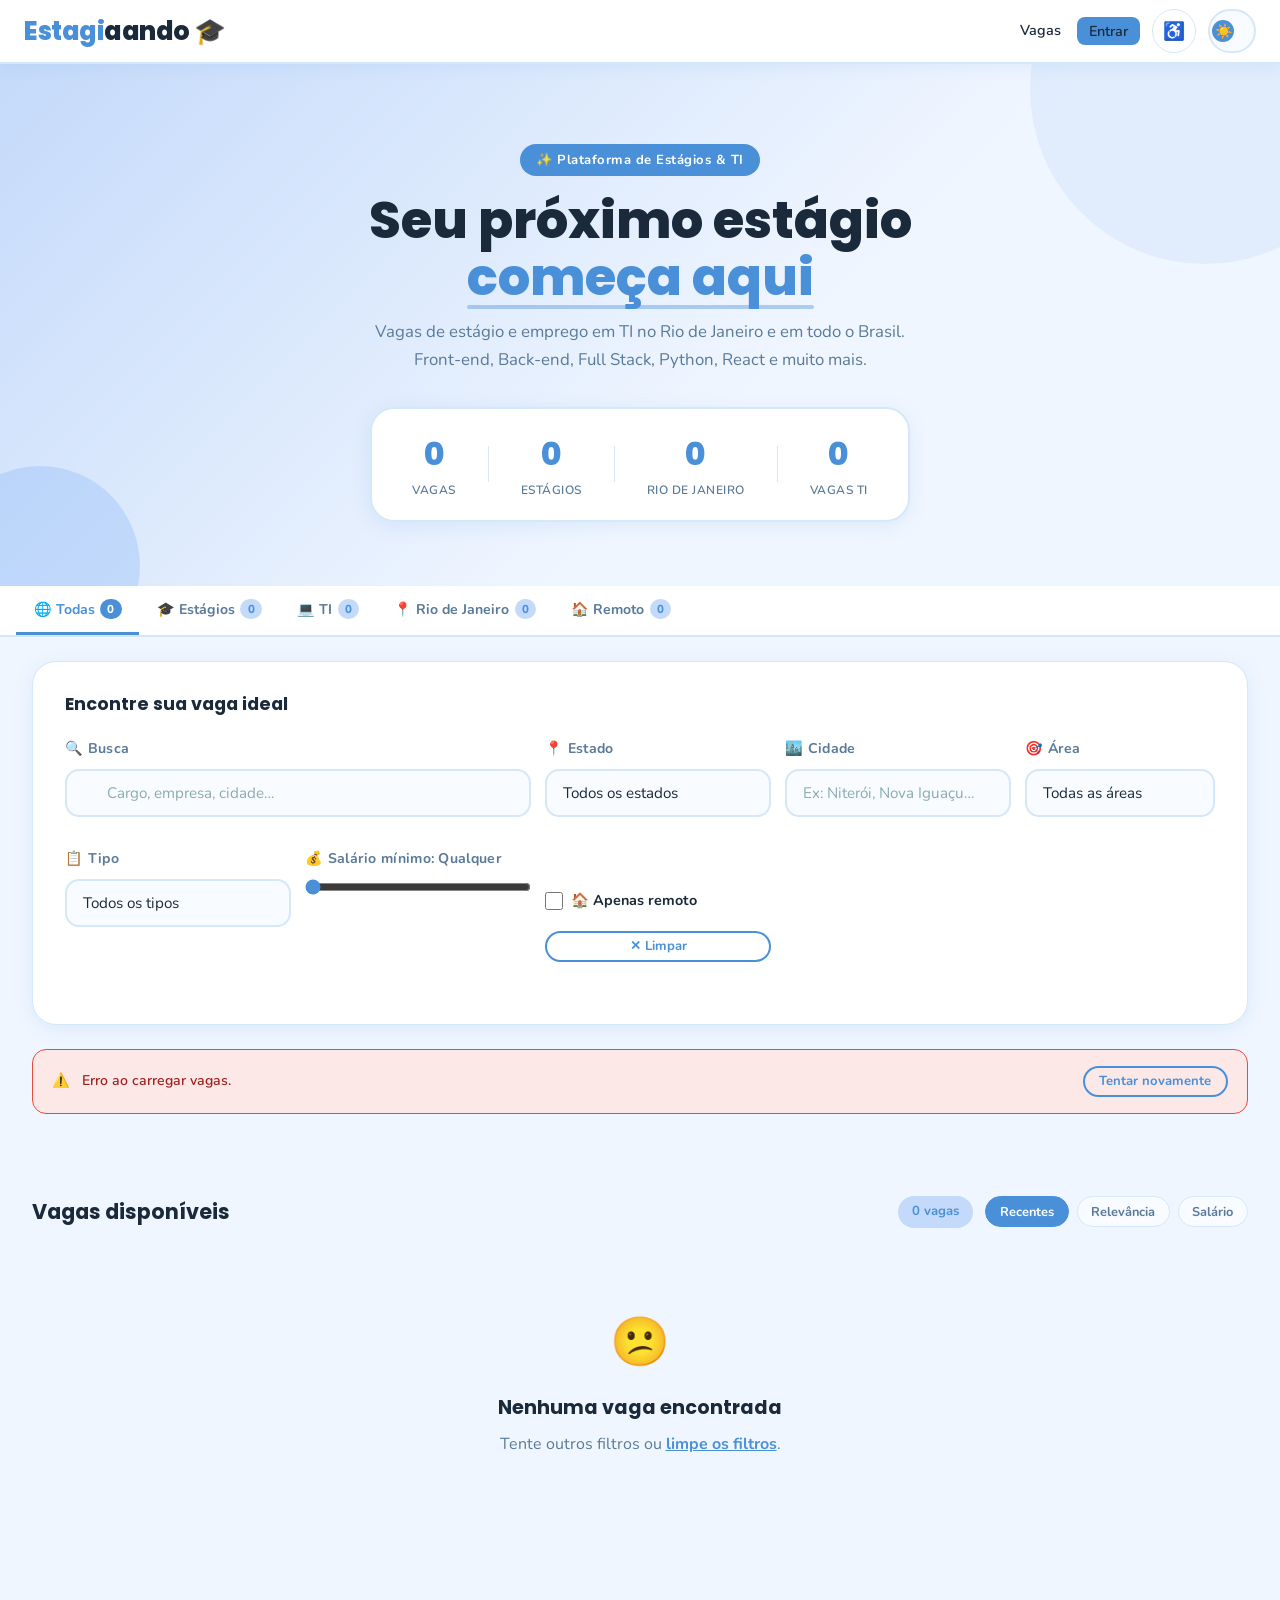
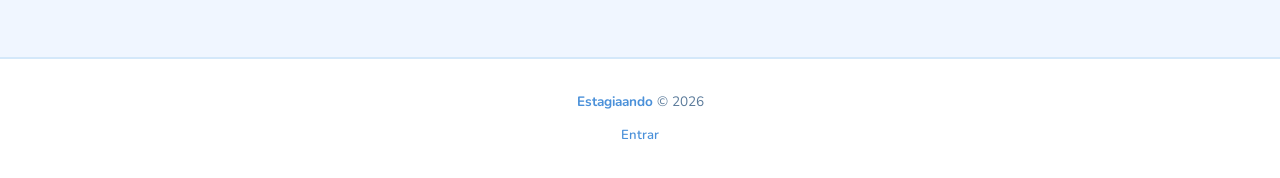
==== commit e8448001: "Changes Co-authored-by: bistene <266855290+bistene@users.noreply.github.com>" ====
--- a/public/estagiando/index.html
+++ b/public/estagiando/index.html
@@ -5,21 +5,21 @@
   <meta name="viewport" content="width=device-width, initial-scale=1.0" />
 
   <!-- ── SEO ─────────────────────────────────────────────────── -->
-  <title>Estagiando — Vagas de Estágio e TI no Rio de Janeiro e Brasil</title>
+  <title>Estagiaando — Vagas de Estágio e TI no Rio de Janeiro e Brasil</title>
   <meta name="description" content="Encontre vagas de estágio e emprego em TI no Rio de Janeiro e em todo o Brasil. Front-end, Back-end, Full Stack, Python, React, DevOps e muito mais. Grátis para estudantes." />
   <meta name="keywords" content="estágio, vaga de estágio, emprego TI, desenvolvedor Rio de Janeiro, estágio programação, estágio tecnologia, estagiando" />
   <meta name="robots" content="index, follow" />
-  <link rel="canonical" href="https://estagiando.com.br/" />
+  <link rel="canonical" href="https://estagiaando.com.br/" />
 
   <!-- ── OPEN GRAPH ────────────────────────────────────────────── -->
   <meta property="og:type"        content="website" />
-  <meta property="og:url"         content="https://estagiando.com.br/" />
-  <meta property="og:title"       content="Estagiando — Vagas de Estágio e TI" />
+  <meta property="og:url"         content="https://estagiaando.com.br/" />
+  <meta property="og:title"       content="Estagiaando — Vagas de Estágio e TI" />
   <meta property="og:description" content="Conectamos estudantes às melhores oportunidades de estágio em TI e em todo o Brasil. Simples, rápido e gratuito." />
-  <meta property="og:image"       content="https://estagiando.com.br/og-image.png" />
+  <meta property="og:image"       content="https://estagiaando.com.br/og-image.png" />
   <meta property="og:locale"      content="pt_BR" />
   <meta name="twitter:card"       content="summary_large_image" />
-  <meta name="twitter:title"      content="Estagiando — Vagas de Estágio e TI" />
+  <meta name="twitter:title"      content="Estagiaando — Vagas de Estágio e TI" />
   <meta name="twitter:description" content="Vagas de estágio em TI, Rio de Janeiro e todo o Brasil." />
 
   <!-- ── STRUCTURED DATA ──────────────────────────────────────── -->
@@ -27,12 +27,12 @@
   {
     "@context": "https://schema.org",
     "@type": "WebSite",
-    "name": "Estagiando",
-    "url": "https://estagiando.com.br/",
+    "name": "Estagiaando",
+    "url": "https://estagiaando.com.br/",
     "description": "Plataforma de vagas de estágio e emprego em TI para estudantes brasileiros",
     "potentialAction": {
       "@type": "SearchAction",
-      "target": "https://estagiando.com.br/?q={search_term_string}",
+      "target": "https://estagiaando.com.br/?q={search_term_string}",
       "query-input": "required name=search_term_string"
     }
   }
@@ -55,15 +55,15 @@
      NAVBAR
 ════════════════════════════════════════════════════════════════ -->
 <nav class="navbar" role="navigation" aria-label="Navegação principal">
-  <a href="index.html" class="navbar-logo" aria-label="Estagiando — página inicial">
-    Estagi<span>ando</span> 🎓
+  <a href="index.html" class="navbar-logo" aria-label="Estagiaando — página inicial">
+    Estagi<span>aando</span> 🎓
   </a>
 
   <div class="navbar-direita">
     <ul class="navbar-links" role="list">
       <li><a href="index.html" aria-current="page">Vagas</a></li>
       <li id="link-dashboard" style="display:none">
-        <a href="#" id="link-area-usuario">Minha Área</a>
+        <a href="pages/dashboard-estudante.html" id="link-area-usuario">Minha Área</a>
       </li>
       <li id="link-login">
         <a href="pages/login.html" class="btn btn-primario btn-sm">Entrar</a>
@@ -168,30 +168,6 @@
 </section>
 
 <!-- ══════════════════════════════════════════════════════════════
-     CIDADES RJ — DESTAQUE
-════════════════════════════════════════════════════════════════ -->
-<section class="secao-destaque" aria-label="Cidades do Rio de Janeiro">
-  <div class="container">
-    <div class="destaque-header">
-      <h2 class="destaque-titulo">📍 Rio de Janeiro</h2>
-      <button class="btn btn-secundario btn-sm" onclick="limparFiltroRJ()">Ver todas</button>
-    </div>
-    <div class="cidades-chips" role="list" aria-label="Filtrar por cidade">
-      <button class="cidade-chip" role="listitem" data-cidade="Rio de Janeiro" onclick="filtrarCidadeRJ('Rio de Janeiro')">Rio de Janeiro</button>
-      <button class="cidade-chip" role="listitem" data-cidade="Niterói"        onclick="filtrarCidadeRJ('Niterói')">Niterói</button>
-      <button class="cidade-chip" role="listitem" data-cidade="São Gonçalo"    onclick="filtrarCidadeRJ('São Gonçalo')">São Gonçalo</button>
-      <button class="cidade-chip" role="listitem" data-cidade="Nova Iguaçu"    onclick="filtrarCidadeRJ('Nova Iguaçu')">Nova Iguaçu</button>
-      <button class="cidade-chip" role="listitem" data-cidade="Duque de Caxias" onclick="filtrarCidadeRJ('Duque de Caxias')">Duque de Caxias</button>
-      <button class="cidade-chip" role="listitem" data-cidade="Petrópolis"     onclick="filtrarCidadeRJ('Petrópolis')">Petrópolis</button>
-      <button class="cidade-chip" role="listitem" data-cidade="Volta Redonda"  onclick="filtrarCidadeRJ('Volta Redonda')">Volta Redonda</button>
-      <button class="cidade-chip" role="listitem" data-cidade="Macaé"          onclick="filtrarCidadeRJ('Macaé')">Macaé</button>
-      <button class="cidade-chip" role="listitem" data-cidade="Campos dos Goytacazes" onclick="filtrarCidadeRJ('Campos dos Goytacazes')">Campos</button>
-      <button class="cidade-chip" role="listitem" data-cidade="Cabo Frio"      onclick="filtrarCidadeRJ('Cabo Frio')">Cabo Frio</button>
-    </div>
-  </div>
-</section>
-
-<!-- ══════════════════════════════════════════════════════════════
      ABAS
 ════════════════════════════════════════════════════════════════ -->
 <nav class="secao-abas" aria-label="Categorias de vagas">
@@ -235,7 +211,7 @@
 <section class="secao-filtros" aria-label="Filtros de busca">
   <div class="container">
     <div class="filtros-card card">
-      <h2 class="filtros-titulo">🔍 Encontre sua vaga ideal</h2>
+      <h2 class="filtros-titulo"> Encontre sua vaga ideal</h2>
 
       <div class="filtros-grid">
 
@@ -243,7 +219,6 @@
         <div class="form-grupo filtros-busca">
           <label class="form-label" for="filtro-busca">🔍 Busca</label>
           <div style="position:relative">
-            <span class="busca-icone" aria-hidden="true">🔍</span>
             <input class="form-input busca-input" id="filtro-busca"
                    type="search"
                    placeholder="Cargo, empresa, cidade…"
@@ -441,13 +416,9 @@
      FOOTER
 ════════════════════════════════════════════════════════════════ -->
 <footer role="contentinfo">
-  <p>Feito com ❤️ pelo soprad · <strong>Estagiando</strong> &copy; 2025</p>
-  <p style="margin-top:.3rem;font-size:.78rem;color:var(--texto-placeholder)">
-    Vagas em tempo real via API Adzuna · Dados atualizados automaticamente
-  </p>
+  <p><strong>Estagiaando</strong> &copy; 2026</p>
+  
   <nav class="footer-links" aria-label="Links do rodapé">
-    <a href="sitemap.xml">Sitemap</a>
-    <a href="robots.txt">Robots</a>
     <a href="pages/login.html">Entrar</a>
   </nav>
 </footer>
